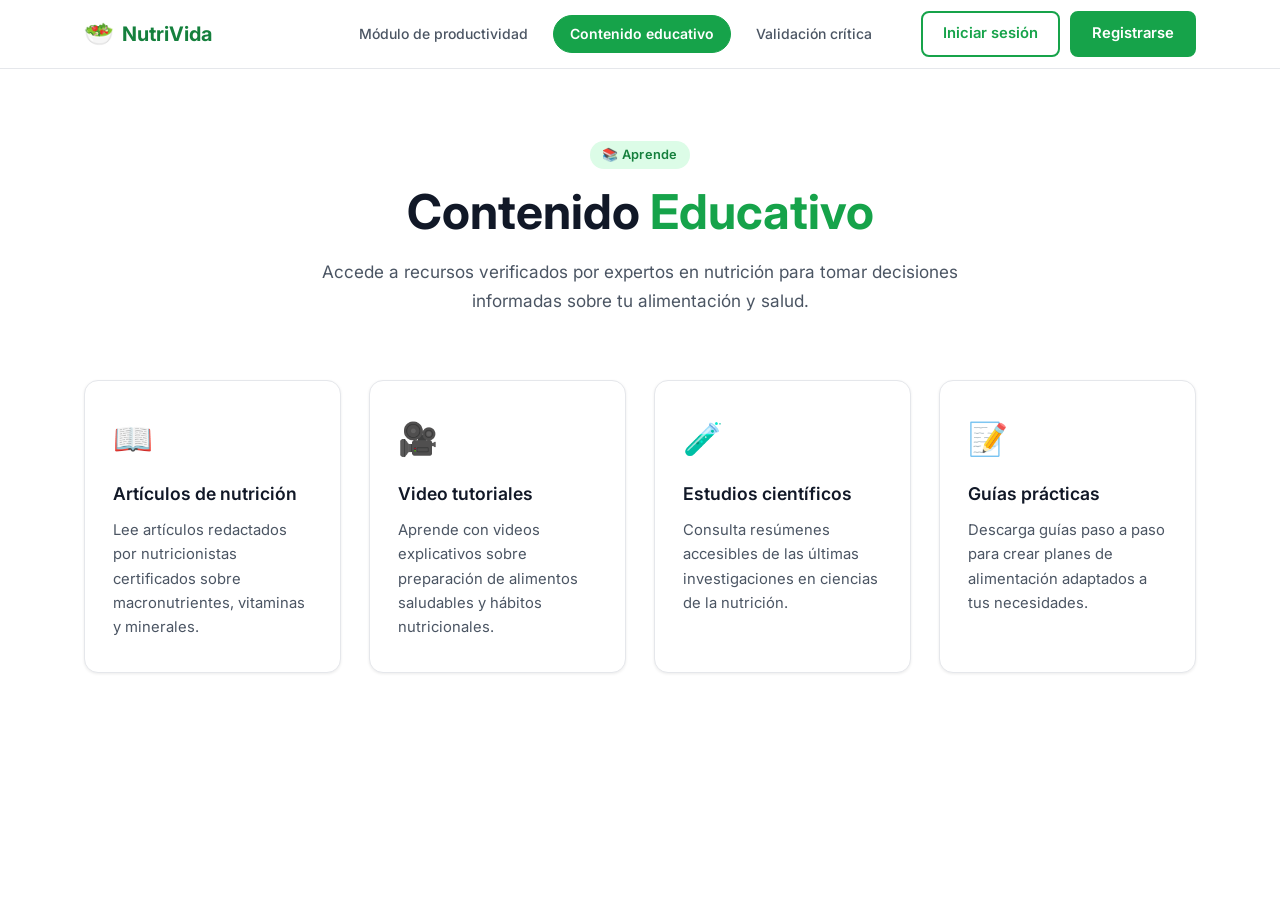
==== src/pages/contenido-educativo.html @ 4f5ad063 "feat: navbar solo con 3 secciones principales, estilo pill" ====
<!DOCTYPE html>
<html lang="es">
<head>
  <meta charset="UTF-8" />
  <meta name="viewport" content="width=device-width, initial-scale=1.0" />
  <title>Contenido Educativo — NutriVida</title>
  <link rel="stylesheet" href="../styles/main.css" />
  <link rel="preconnect" href="https://fonts.googleapis.com" />
  <link href="https://fonts.googleapis.com/css2?family=Inter:wght@400;500;600;700&display=swap" rel="stylesheet" />
</head>
<body>

  <!-- NAVBAR -->
  <header class="navbar">
    <div class="container navbar__inner">
      <a href="../index.html" class="navbar__logo">
        <span class="logo-icon">🥗</span>
        <span class="logo-text">NutriVida</span>
      </a>
      <nav class="navbar__links">
        <a href="modulo-productividad.html">Módulo de productividad</a>
        <a href="contenido-educativo.html" class="active">Contenido educativo</a>
        <a href="validacion-critica.html">Validación crítica</a>
      </nav>
      <div class="navbar__actions">
        <a href="login.html" class="btn btn--outline">Iniciar sesión</a>
        <a href="register.html" class="btn btn--primary">Registrarse</a>
      </div>
      <button class="navbar__hamburger" id="menuToggle" aria-label="Abrir menú">
        <span></span><span></span><span></span>
      </button>
    </div>
  </header>

  <!-- PAGE CONTENT -->
  <main class="page-content">
    <div class="container">
      <div class="page-hero">
        <span class="badge">📚 Aprende</span>
        <h1 class="page-hero__title">Contenido <span class="highlight">Educativo</span></h1>
        <p class="page-hero__subtitle">
          Accede a recursos verificados por expertos en nutrición para tomar
          decisiones informadas sobre tu alimentación y salud.
        </p>
      </div>

      <div class="cards-grid">
        <div class="card">
          <div class="card__icon">📖</div>
          <h3>Artículos de nutrición</h3>
          <p>Lee artículos redactados por nutricionistas certificados sobre macronutrientes, vitaminas y minerales.</p>
        </div>
        <div class="card">
          <div class="card__icon">🎥</div>
          <h3>Video tutoriales</h3>
          <p>Aprende con videos explicativos sobre preparación de alimentos saludables y hábitos nutricionales.</p>
        </div>
        <div class="card">
          <div class="card__icon">🧪</div>
          <h3>Estudios científicos</h3>
          <p>Consulta resúmenes accesibles de las últimas investigaciones en ciencias de la nutrición.</p>
        </div>
        <div class="card">
          <div class="card__icon">📝</div>
          <h3>Guías prácticas</h3>
          <p>Descarga guías paso a paso para crear planes de alimentación adaptados a tus necesidades.</p>
        </div>
      </div>
    </div>
  </main>

  <script src="../scripts/main.js"></script>
</body>
</html>
---- src/styles/main.css ----
/* =============================================
   NutriVida — Estilos principales
   ============================================= */

/* ---------- Reset & Variables ---------- */
*, *::before, *::after {
  box-sizing: border-box;
  margin: 0;
  padding: 0;
}

:root {
  --green-50:  #f0fdf4;
  --green-100: #dcfce7;
  --green-200: #bbf7d0;
  --green-400: #4ade80;
  --green-500: #22c55e;
  --green-600: #16a34a;
  --green-700: #15803d;
  --teal-500:  #14b8a6;
  --lime-400:  #a3e635;
  --gray-50:   #f9fafb;
  --gray-100:  #f3f4f6;
  --gray-200:  #e5e7eb;
  --gray-400:  #9ca3af;
  --gray-600:  #4b5563;
  --gray-800:  #1f2937;
  --gray-900:  #111827;
  --white:     #ffffff;
  --shadow-sm: 0 1px 3px rgba(0,0,0,.08);
  --shadow-md: 0 4px 16px rgba(0,0,0,.10);
  --shadow-lg: 0 8px 32px rgba(0,0,0,.12);
  --radius-sm: 8px;
  --radius-md: 14px;
  --radius-lg: 20px;
  --font: 'Inter', system-ui, sans-serif;
}

html { scroll-behavior: smooth; }

body {
  font-family: var(--font);
  color: var(--gray-800);
  background: var(--white);
  line-height: 1.6;
  -webkit-font-smoothing: antialiased;
}

/* ---------- Utilities ---------- */
.container {
  width: 100%;
  max-width: 1160px;
  margin: 0 auto;
  padding: 0 24px;
}

.btn {
  display: inline-flex;
  align-items: center;
  justify-content: center;
  gap: 8px;
  font-family: var(--font);
  font-size: .925rem;
  font-weight: 600;
  border-radius: var(--radius-sm);
  border: 2px solid transparent;
  cursor: pointer;
  text-decoration: none;
  transition: all .2s;
  padding: 9px 20px;
  white-space: nowrap;
}

.btn--primary {
  background: var(--green-600);
  color: var(--white);
  border-color: var(--green-600);
}
.btn--primary:hover {
  background: var(--green-700);
  border-color: var(--green-700);
  transform: translateY(-1px);
  box-shadow: 0 4px 12px rgba(22,163,74,.35);
}

.btn--outline {
  background: transparent;
  color: var(--green-600);
  border-color: var(--green-600);
}
.btn--outline:hover {
  background: var(--green-50);
}

.btn--ghost {
  background: transparent;
  color: var(--gray-600);
  border-color: var(--gray-200);
}
.btn--ghost:hover {
  background: var(--gray-100);
  color: var(--gray-800);
}

.btn--lg { padding: 13px 28px; font-size: 1rem; }

.badge {
  display: inline-block;
  background: var(--green-100);
  color: var(--green-700);
  font-size: .8rem;
  font-weight: 600;
  padding: 4px 12px;
  border-radius: 999px;
  margin-bottom: 14px;
  letter-spacing: .02em;
}

.section-header {
  text-align: center;
  margin-bottom: 56px;
}
.section-header h2 {
  font-size: clamp(1.8rem, 3vw, 2.4rem);
  font-weight: 700;
  color: var(--gray-900);
  line-height: 1.2;
  margin-bottom: 14px;
}
.section-header p {
  color: var(--gray-600);
  font-size: 1.05rem;
  max-width: 520px;
  margin: 0 auto;
}

.highlight {
  color: var(--green-600);
  position: relative;
}

/* ---------- Navbar ---------- */
.navbar {
  position: sticky;
  top: 0;
  z-index: 100;
  background: rgba(255,255,255,.9);
  backdrop-filter: blur(10px);
  border-bottom: 1px solid var(--gray-200);
}

.navbar__inner {
  display: flex;
  align-items: center;
  gap: 32px;
  height: 68px;
}

.navbar__logo {
  display: flex;
  align-items: center;
  gap: 8px;
  text-decoration: none;
  flex-shrink: 0;
}
.logo-icon { font-size: 1.5rem; }
.logo-text {
  font-size: 1.25rem;
  font-weight: 700;
  color: var(--green-700);
}

.navbar__links {
  display: flex;
  gap: 8px;
  margin-left: auto;
}
.navbar__links a {
  text-decoration: none;
  color: var(--gray-600);
  font-weight: 500;
  font-size: .875rem;
  padding: 7px 16px;
  border-radius: 999px;
  border: 1.5px solid transparent;
  transition: all .2s;
  white-space: nowrap;
}
.navbar__links a:hover {
  color: var(--green-700);
  background: var(--green-50);
  border-color: var(--green-200);
}
.navbar__links a.active {
  color: var(--white);
  background: var(--green-600);
  border-color: var(--green-600);
  font-weight: 600;
}

.navbar__actions {
  display: flex;
  gap: 10px;
  flex-shrink: 0;
}

.navbar__hamburger {
  display: none;
  flex-direction: column;
  gap: 5px;
  background: none;
  border: none;
  cursor: pointer;
  padding: 4px;
  margin-left: auto;
}
.navbar__hamburger span {
  display: block;
  width: 24px;
  height: 2px;
  background: var(--gray-700);
  border-radius: 2px;
  transition: all .25s;
}

/* ---------- Page content (páginas internas) ---------- */
.page-content {
  padding: 72px 0 96px;
}

.page-hero {
  text-align: center;
  max-width: 680px;
  margin: 0 auto 64px;
}

.page-hero__title {
  font-size: clamp(2rem, 4vw, 3rem);
  font-weight: 700;
  color: var(--gray-900);
  line-height: 1.2;
  margin-bottom: 16px;
}

.page-hero__subtitle {
  font-size: 1.075rem;
  color: var(--gray-600);
  line-height: 1.7;
}

.cards-grid {
  display: grid;
  grid-template-columns: repeat(auto-fit, minmax(240px, 1fr));
  gap: 28px;
}

.card {
  background: var(--white);
  border: 1px solid var(--gray-200);
  border-radius: var(--radius-md);
  padding: 32px 28px;
  box-shadow: var(--shadow-sm);
  transition: box-shadow .2s, transform .2s;
}

.card:hover {
  box-shadow: var(--shadow-md);
  transform: translateY(-4px);
}

.card__icon {
  font-size: 2rem;
  margin-bottom: 16px;
}

.card h3 {
  font-size: 1.1rem;
  font-weight: 600;
  color: var(--gray-900);
  margin-bottom: 10px;
}

.card p {
  font-size: .925rem;
  color: var(--gray-600);
  line-height: 1.65;
}

/* ---------- Hero ---------- */
.hero {
  background: linear-gradient(135deg, var(--green-50) 0%, var(--white) 60%);
  padding: 80px 0 96px;
  overflow: hidden;
}

.hero__inner {
  display: grid;
  grid-template-columns: 1fr 1fr;
  gap: 64px;
  align-items: center;
}

.hero__text { display: flex; flex-direction: column; gap: 0; }

.hero__title {
  font-size: clamp(2.4rem, 4.5vw, 3.4rem);
  font-weight: 700;
  line-height: 1.1;
  color: var(--gray-900);
  margin-bottom: 20px;
}

.hero__subtitle {
  color: var(--gray-600);
  font-size: 1.1rem;
  max-width: 480px;
  margin-bottom: 32px;
}

.hero__cta {
  display: flex;
  gap: 12px;
  flex-wrap: wrap;
  margin-bottom: 40px;
}

.hero__stats {
  display: flex;
  align-items: center;
  gap: 24px;
  flex-wrap: wrap;
}
.stat { display: flex; flex-direction: column; }
.stat strong { font-size: 1.4rem; font-weight: 700; color: var(--gray-900); }
.stat span { font-size: .8rem; color: var(--gray-400); }
.stat-divider {
  width: 1px;
  height: 36px;
  background: var(--gray-200);
}

/* --- Hero mock card --- */
.hero__image { display: flex; justify-content: center; }

.image-card {
  width: 100%;
  max-width: 420px;
  background: var(--white);
  border-radius: var(--radius-lg);
  box-shadow: var(--shadow-lg);
  overflow: hidden;
  border: 1px solid var(--gray-200);
  animation: float 5s ease-in-out infinite;
}

@keyframes float {
  0%, 100% { transform: translateY(0); }
  50%       { transform: translateY(-10px); }
}

.mock-header {
  display: flex;
  align-items: center;
  gap: 6px;
  background: var(--gray-50);
  border-bottom: 1px solid var(--gray-200);
  padding: 12px 16px;
}
.mock-dot { width: 10px; height: 10px; border-radius: 50%; }
.mock-dot.red    { background: #ff5f57; }
.mock-dot.yellow { background: #febc2e; }
.mock-dot.green  { background: #28c840; }
.mock-title { font-size: .8rem; font-weight: 600; color: var(--gray-600); margin-left: 8px; }

.mock-body { padding: 20px; display: flex; flex-direction: column; gap: 14px; }

.macro-row {
  display: grid;
  grid-template-columns: 90px 1fr auto;
  align-items: center;
  gap: 10px;
  font-size: .78rem;
  color: var(--gray-600);
}
.bar-wrap {
  height: 8px;
  background: var(--gray-100);
  border-radius: 999px;
  overflow: hidden;
}
.bar {
  height: 100%;
  border-radius: 999px;
  transition: width .6s ease;
}
.bar--cal  { background: var(--green-500); }
.bar--pro  { background: var(--teal-500); }
.bar--carb { background: #f59e0b; }
.bar--fat  { background: #ef4444; }

.mock-meals { margin-top: 4px; }
.mock-section-title {
  font-size: .72rem;
  font-weight: 700;
  text-transform: uppercase;
  letter-spacing: .06em;
  color: var(--gray-400);
  margin-bottom: 8px;
}
.meal-item {
  display: flex;
  justify-content: space-between;
  font-size: .82rem;
  color: var(--gray-700);
  padding: 6px 0;
  border-bottom: 1px solid var(--gray-100);
}
.meal-item span { color: var(--green-600); font-weight: 600; }
.meal-item.muted { color: var(--gray-400); }

/* ---------- Features ---------- */
.features {
  padding: 96px 0;
  background: var(--white);
}

.features__grid {
  display: grid;
  grid-template-columns: repeat(3, 1fr);
  gap: 24px;
}

.feature-card {
  background: var(--gray-50);
  border: 1px solid var(--gray-200);
  border-radius: var(--radius-md);
  padding: 32px 28px;
  display: flex;
  flex-direction: column;
  gap: 12px;
  transition: box-shadow .2s, transform .2s;
  position: relative;
}
.feature-card:hover {
  box-shadow: var(--shadow-md);
  transform: translateY(-4px);
}

.feature-card__icon { font-size: 2rem; }
.feature-card h3 { font-size: 1.05rem; font-weight: 700; color: var(--gray-900); }
.feature-card p  { font-size: .9rem; color: var(--gray-600); flex: 1; }

.feature-tag {
  display: inline-block;
  background: var(--green-100);
  color: var(--green-700);
  font-size: .72rem;
  font-weight: 700;
  padding: 3px 10px;
  border-radius: 999px;
  align-self: flex-start;
}

/* ---------- About ---------- */
.about {
  padding: 96px 0;
  background: var(--green-50);
}

.about__inner {
  display: grid;
  grid-template-columns: 1fr 1fr;
  gap: 64px;
  align-items: center;
}

.about__text h2 {
  font-size: clamp(1.8rem, 3vw, 2.4rem);
  font-weight: 700;
  color: var(--gray-900);
  line-height: 1.2;
  margin-bottom: 16px;
}
.about__text p {
  color: var(--gray-600);
  font-size: 1rem;
  margin-bottom: 24px;
}

.about__list {
  list-style: none;
  display: flex;
  flex-direction: column;
  gap: 10px;
}
.about__list li {
  font-size: .95rem;
  color: var(--gray-700);
  font-weight: 500;
}

.about__cards {
  display: flex;
  flex-direction: column;
  gap: 16px;
}
.about-card {
  border-radius: var(--radius-md);
  padding: 24px 28px;
  display: flex;
  flex-direction: column;
  gap: 4px;
}
.about-card--green { background: var(--green-500); color: var(--white); }
.about-card--teal  { background: var(--teal-500);  color: var(--white); }
.about-card--lime  { background: var(--lime-400);  color: var(--gray-900); }

.about-card__num   { font-size: 2rem; font-weight: 700; }
.about-card__label { font-size: .9rem; opacity: .85; }

/* ---------- Contact ---------- */
.contact { padding: 96px 0; background: var(--white); }

.contact__inner { max-width: 680px; margin: 0 auto; }

.contact__form { display: flex; flex-direction: column; gap: 20px; }

.form-row { display: grid; grid-template-columns: 1fr 1fr; gap: 20px; }

.form-group { display: flex; flex-direction: column; gap: 6px; }
.form-group label { font-size: .875rem; font-weight: 600; color: var(--gray-700); }
.form-group input,
.form-group textarea {
  font-family: var(--font);
  font-size: .925rem;
  color: var(--gray-800);
  background: var(--gray-50);
  border: 1.5px solid var(--gray-200);
  border-radius: var(--radius-sm);
  padding: 11px 14px;
  transition: border-color .18s, box-shadow .18s;
  outline: none;
  resize: vertical;
}
.form-group input:focus,
.form-group textarea:focus {
  border-color: var(--green-500);
  box-shadow: 0 0 0 3px rgba(34,197,94,.15);
  background: var(--white);
}

.form-feedback {
  font-size: .875rem;
  font-weight: 500;
  min-height: 20px;
}
.form-feedback.success { color: var(--green-600); }
.form-feedback.error   { color: #ef4444; }

/* ---------- Footer ---------- */
.footer {
  background: var(--gray-900);
  color: var(--gray-400);
  padding: 64px 0 0;
}

.footer__inner {
  display: grid;
  grid-template-columns: 1.4fr 1fr;
  gap: 48px;
  padding-bottom: 48px;
  border-bottom: 1px solid rgba(255,255,255,.08);
}

.footer__brand .logo-text { color: var(--white); }
.footer__brand p  { font-size: .875rem; margin-top: 10px; }

.footer__links { display: grid; grid-template-columns: repeat(3, 1fr); gap: 32px; }

.footer__col {
  display: flex;
  flex-direction: column;
  gap: 10px;
}
.footer__col strong { color: var(--white); font-size: .875rem; margin-bottom: 4px; }
.footer__col a {
  color: var(--gray-400);
  text-decoration: none;
  font-size: .875rem;
  transition: color .18s;
}
.footer__col a:hover { color: var(--green-400); }

.footer__bottom {
  text-align: center;
  padding: 20px 0;
  font-size: .8rem;
}

/* ---------- Responsive ---------- */
@media (max-width: 900px) {
  .hero__inner { grid-template-columns: 1fr; }
  .hero__image { display: none; }
  .features__grid { grid-template-columns: repeat(2, 1fr); }
  .about__inner { grid-template-columns: 1fr; }
  .footer__inner { grid-template-columns: 1fr; }
}

@media (max-width: 640px) {
  .navbar__links, .navbar__actions { display: none; }
  .navbar__hamburger { display: flex; }
  .features__grid { grid-template-columns: 1fr; }
  .form-row { grid-template-columns: 1fr; }
  .footer__links { grid-template-columns: 1fr; }
  .hero__stats { gap: 16px; }
}
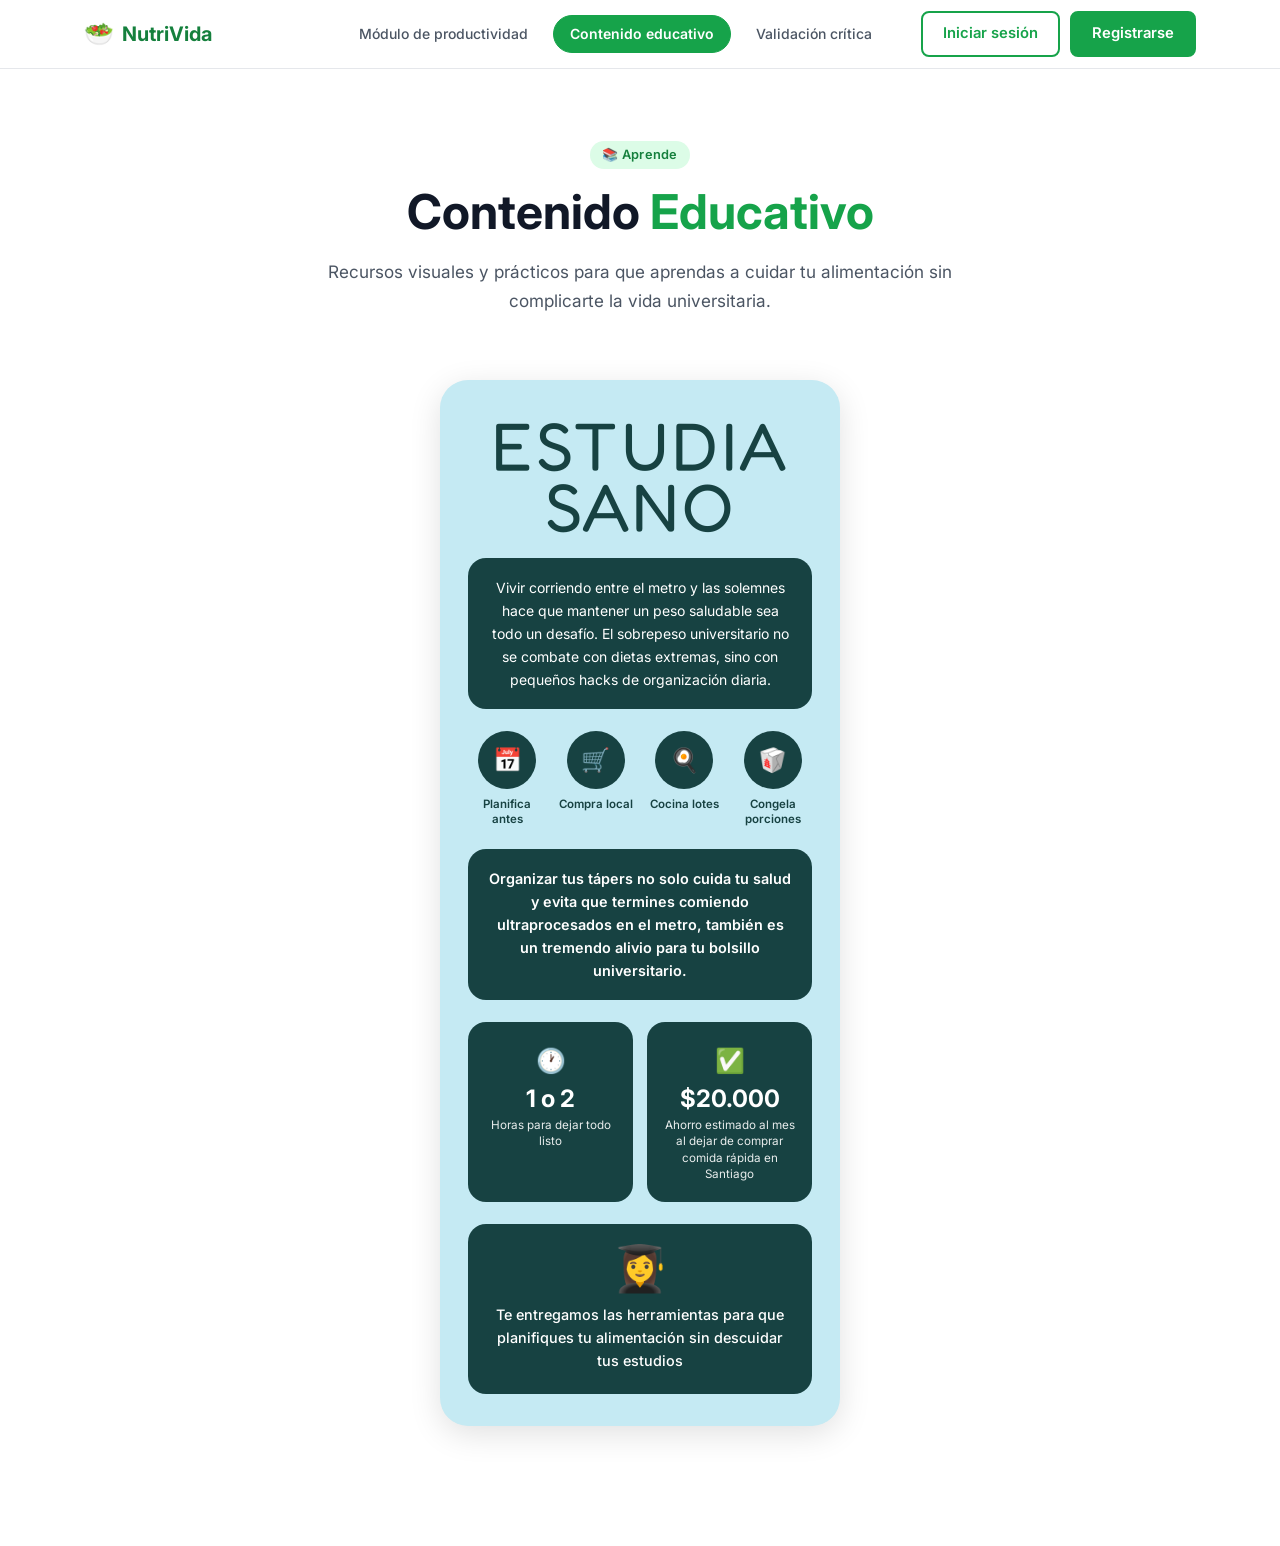
==== commit 70fc8a53: "feat: infografía 'Estudia Sano' en contenido educativo" ====
--- a/src/pages/contenido-educativo.html
+++ b/src/pages/contenido-educativo.html
@@ -6,7 +6,7 @@
   <title>Contenido Educativo — NutriVida</title>
   <link rel="stylesheet" href="../styles/main.css" />
   <link rel="preconnect" href="https://fonts.googleapis.com" />
-  <link href="https://fonts.googleapis.com/css2?family=Inter:wght@400;500;600;700&display=swap" rel="stylesheet" />
+  <link href="https://fonts.googleapis.com/css2?family=Inter:wght@400;500;600;700&family=Fredoka+One&display=swap" rel="stylesheet" />
 </head>
 <body>
 
@@ -39,31 +39,65 @@
         <span class="badge">📚 Aprende</span>
         <h1 class="page-hero__title">Contenido <span class="highlight">Educativo</span></h1>
         <p class="page-hero__subtitle">
-          Accede a recursos verificados por expertos en nutrición para tomar
-          decisiones informadas sobre tu alimentación y salud.
+          Recursos visuales y prácticos para que aprendas a cuidar tu alimentación
+          sin complicarte la vida universitaria.
         </p>
       </div>
 
-      <div class="cards-grid">
-        <div class="card">
-          <div class="card__icon">📖</div>
-          <h3>Artículos de nutrición</h3>
-          <p>Lee artículos redactados por nutricionistas certificados sobre macronutrientes, vitaminas y minerales.</p>
-        </div>
-        <div class="card">
-          <div class="card__icon">🎥</div>
-          <h3>Video tutoriales</h3>
-          <p>Aprende con videos explicativos sobre preparación de alimentos saludables y hábitos nutricionales.</p>
-        </div>
-        <div class="card">
-          <div class="card__icon">🧪</div>
-          <h3>Estudios científicos</h3>
-          <p>Consulta resúmenes accesibles de las últimas investigaciones en ciencias de la nutrición.</p>
-        </div>
-        <div class="card">
-          <div class="card__icon">📝</div>
-          <h3>Guías prácticas</h3>
-          <p>Descarga guías paso a paso para crear planes de alimentación adaptados a tus necesidades.</p>
+      <!-- INFOGRAFÍA -->
+      <div class="infographic-wrapper">
+        <div class="infographic">
+
+          <div class="infographic__title-block">
+            <span class="infographic__title-line">ESTUDIA</span>
+            <span class="infographic__title-line">SANO</span>
+          </div>
+
+          <div class="infographic__bubble">
+            <p>Vivir corriendo entre el metro y las solemnes hace que mantener un peso saludable sea todo un desafío. El sobrepeso universitario no se combate con dietas extremas, sino con pequeños hacks de organización diaria.</p>
+          </div>
+
+          <div class="infographic__icons-row">
+            <div class="infographic__icon-item">
+              <div class="infographic__icon-circle">📅</div>
+              <span>Planifica antes</span>
+            </div>
+            <div class="infographic__icon-item">
+              <div class="infographic__icon-circle">🛒</div>
+              <span>Compra local</span>
+            </div>
+            <div class="infographic__icon-item">
+              <div class="infographic__icon-circle">🍳</div>
+              <span>Cocina lotes</span>
+            </div>
+            <div class="infographic__icon-item">
+              <div class="infographic__icon-circle">🥡</div>
+              <span>Congela porciones</span>
+            </div>
+          </div>
+
+          <div class="infographic__bubble infographic__bubble--bold">
+            <p>Organizar tus tápers no solo cuida tu salud y evita que termines comiendo ultraprocesados en el metro, también es un tremendo alivio para tu bolsillo universitario.</p>
+          </div>
+
+          <div class="infographic__stats-row">
+            <div class="infographic__stat">
+              <div class="infographic__stat-icon">🕐</div>
+              <div class="infographic__stat-number">1 o 2</div>
+              <div class="infographic__stat-label">Horas para dejar todo listo</div>
+            </div>
+            <div class="infographic__stat">
+              <div class="infographic__stat-icon">✅</div>
+              <div class="infographic__stat-number">$20.000</div>
+              <div class="infographic__stat-label">Ahorro estimado al mes al dejar de comprar comida rápida en Santiago</div>
+            </div>
+          </div>
+
+          <div class="infographic__cta">
+            <div class="infographic__cta-char">👩‍🎓</div>
+            <p>Te entregamos las herramientas para que planifiques tu alimentación sin descuidar tus estudios</p>
+          </div>
+
         </div>
       </div>
     </div>
--- a/src/styles/main.css
+++ b/src/styles/main.css
@@ -254,6 +254,14 @@
   gap: 28px;
 }
 
+.cards-grid--2col {
+  grid-template-columns: repeat(2, 1fr);
+}
+
+@media (max-width: 640px) {
+  .cards-grid--2col { grid-template-columns: 1fr; }
+}
+
 .card {
   background: var(--white);
   border: 1px solid var(--gray-200);
@@ -268,9 +276,28 @@
   transform: translateY(-4px);
 }
 
+.card--featured {
+  border-color: var(--green-200);
+  background: linear-gradient(160deg, var(--green-50) 0%, var(--white) 60%);
+  position: relative;
+}
+
+.card__tag {
+  display: inline-block;
+  font-size: .72rem;
+  font-weight: 700;
+  text-transform: uppercase;
+  letter-spacing: .07em;
+  color: var(--green-700);
+  background: var(--green-100);
+  padding: 3px 10px;
+  border-radius: 999px;
+  margin-bottom: 14px;
+}
+
 .card__icon {
   font-size: 2rem;
-  margin-bottom: 16px;
+  margin-bottom: 12px;
 }
 
 .card h3 {
@@ -284,6 +311,247 @@
   font-size: .925rem;
   color: var(--gray-600);
   line-height: 1.65;
+  margin-bottom: 18px;
+}
+
+.card__list {
+  list-style: none;
+  display: flex;
+  flex-direction: column;
+  gap: 8px;
+}
+.card__list li {
+  font-size: .875rem;
+  color: var(--gray-700);
+  display: flex;
+  align-items: center;
+  gap: 8px;
+}
+.card__list li::before {
+  content: '';
+  display: inline-block;
+  width: 7px;
+  height: 7px;
+  border-radius: 50%;
+  background: var(--green-500);
+  flex-shrink: 0;
+}
+
+/* ---------- Infographic ---------- */
+.infographic-wrapper {
+  display: flex;
+  justify-content: center;
+  padding-bottom: 24px;
+}
+
+.infographic {
+  width: 100%;
+  max-width: 400px;
+  background: #c5eaf3;
+  border-radius: 28px;
+  padding: 36px 28px 32px;
+  display: flex;
+  flex-direction: column;
+  gap: 22px;
+  box-shadow: var(--shadow-lg);
+}
+
+.infographic__title-block {
+  display: flex;
+  flex-direction: column;
+  align-items: center;
+  line-height: 0.88;
+  gap: 2px;
+}
+
+.infographic__title-line {
+  font-family: 'Fredoka One', cursive;
+  font-size: 4.2rem;
+  color: #174242;
+  letter-spacing: 3px;
+  text-align: center;
+  display: block;
+}
+
+.infographic__bubble {
+  background: #174242;
+  color: #fff;
+  border-radius: 18px;
+  padding: 18px 20px;
+  font-size: .875rem;
+  line-height: 1.65;
+  text-align: center;
+}
+
+.infographic__bubble--bold p {
+  font-weight: 600;
+  font-size: .9rem;
+  line-height: 1.6;
+}
+
+.infographic__icons-row {
+  display: grid;
+  grid-template-columns: repeat(4, 1fr);
+  gap: 10px;
+}
+
+.infographic__icon-item {
+  display: flex;
+  flex-direction: column;
+  align-items: center;
+  gap: 8px;
+}
+
+.infographic__icon-circle {
+  width: 58px;
+  height: 58px;
+  background: #174242;
+  border-radius: 50%;
+  display: flex;
+  align-items: center;
+  justify-content: center;
+  font-size: 1.45rem;
+}
+
+.infographic__icon-item span {
+  font-size: .72rem;
+  font-weight: 600;
+  color: #174242;
+  text-align: center;
+  line-height: 1.3;
+}
+
+.infographic__stats-row {
+  display: grid;
+  grid-template-columns: 1fr 1fr;
+  gap: 14px;
+}
+
+.infographic__stat {
+  background: #174242;
+  color: #fff;
+  border-radius: 18px;
+  padding: 20px 14px;
+  text-align: center;
+  display: flex;
+  flex-direction: column;
+  gap: 6px;
+}
+
+.infographic__stat-icon {
+  font-size: 1.5rem;
+}
+
+.infographic__stat-number {
+  font-size: 1.5rem;
+  font-weight: 700;
+  line-height: 1;
+}
+
+.infographic__stat-label {
+  font-size: .73rem;
+  line-height: 1.4;
+  opacity: .9;
+}
+
+.infographic__cta {
+  background: #174242;
+  color: #fff;
+  border-radius: 18px;
+  padding: 22px 20px;
+  text-align: center;
+  display: flex;
+  flex-direction: column;
+  align-items: center;
+  gap: 12px;
+}
+
+.infographic__cta-char {
+  font-size: 2.8rem;
+  line-height: 1;
+}
+
+.infographic__cta p {
+  font-size: .9rem;
+  font-weight: 500;
+  line-height: 1.6;
+}
+
+/* ---------- Drive Banner ---------- */
+.drive-banner {
+  display: flex;
+  align-items: center;
+  gap: 28px;
+  margin-top: 52px;
+  padding: 32px 36px;
+  background: linear-gradient(135deg, var(--green-50) 0%, #f0fdf8 100%);
+  border: 1.5px solid var(--green-200);
+  border-radius: var(--radius-lg);
+  box-shadow: var(--shadow-sm);
+}
+
+.drive-banner__icon {
+  flex-shrink: 0;
+  width: 52px;
+  height: 52px;
+}
+.drive-banner__icon svg {
+  width: 100%;
+  height: 100%;
+}
+
+.drive-banner__content {
+  flex: 1;
+}
+.drive-banner__label {
+  font-size: .78rem;
+  font-weight: 600;
+  text-transform: uppercase;
+  letter-spacing: .06em;
+  color: var(--green-600);
+  margin-bottom: 6px;
+}
+.drive-banner__title {
+  font-size: 1.1rem;
+  font-weight: 700;
+  color: var(--gray-900);
+  margin-bottom: 6px;
+  line-height: 1.3;
+}
+.drive-banner__desc {
+  font-size: .875rem;
+  color: var(--gray-600);
+  line-height: 1.6;
+}
+
+.drive-banner__btn {
+  display: inline-flex;
+  align-items: center;
+  gap: 8px;
+  flex-shrink: 0;
+  background: var(--green-600);
+  color: var(--white);
+  font-weight: 600;
+  font-size: .925rem;
+  padding: 12px 24px;
+  border-radius: var(--radius-sm);
+  text-decoration: none;
+  transition: all .2s;
+  white-space: nowrap;
+}
+.drive-banner__btn:hover {
+  background: var(--green-700);
+  transform: translateY(-2px);
+  box-shadow: 0 4px 12px rgba(22,163,74,.35);
+}
+
+@media (max-width: 640px) {
+  .drive-banner {
+    flex-direction: column;
+    text-align: center;
+    padding: 28px 24px;
+  }
+  .drive-banner__btn { width: 100%; justify-content: center; }
 }
 
 /* ---------- Hero ---------- */
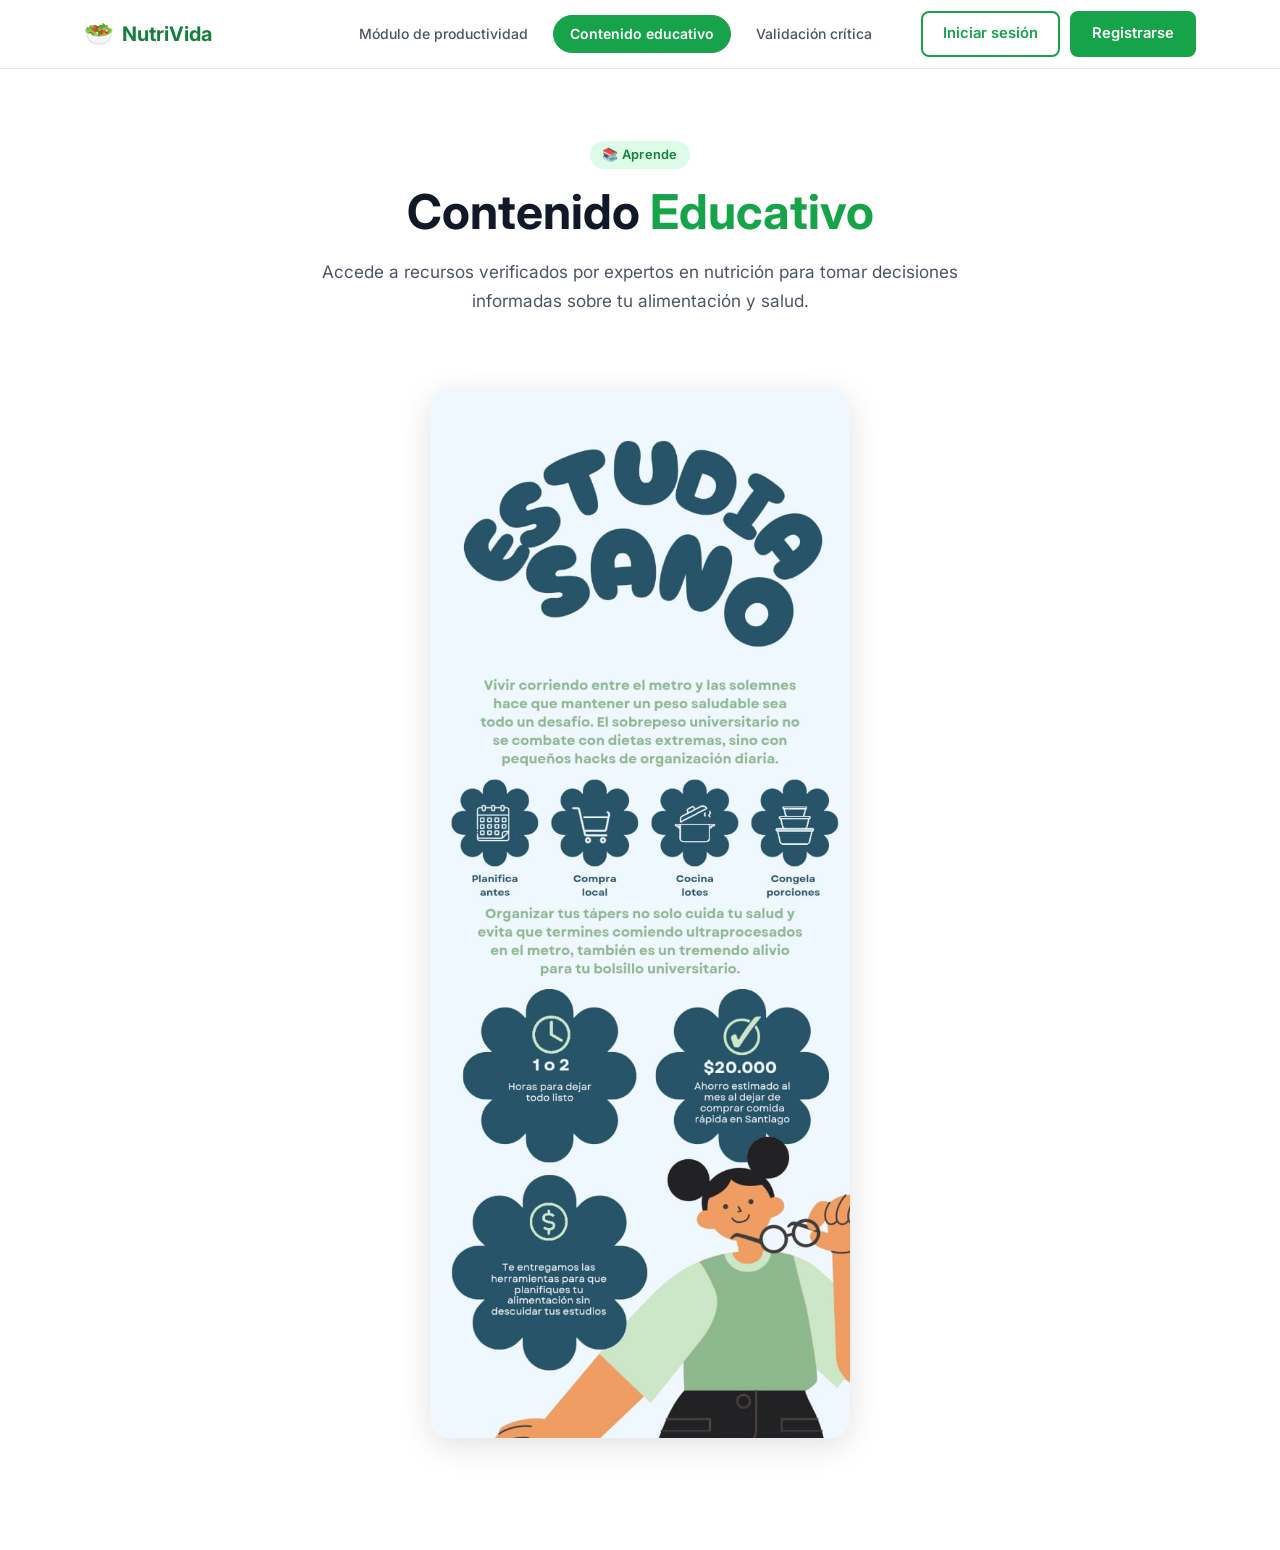
==== commit af9de5c5: "feat: mostrar infografía en contenido educativo" ====
--- a/src/pages/contenido-educativo.html
+++ b/src/pages/contenido-educativo.html
@@ -1,4 +1,4 @@
-<!DOCTYPE html>
+﻿<!DOCTYPE html>
 <html lang="es">
 <head>
   <meta charset="UTF-8" />
@@ -6,7 +6,7 @@
   <title>Contenido Educativo — NutriVida</title>
   <link rel="stylesheet" href="../styles/main.css" />
   <link rel="preconnect" href="https://fonts.googleapis.com" />
-  <link href="https://fonts.googleapis.com/css2?family=Inter:wght@400;500;600;700&family=Fredoka+One&display=swap" rel="stylesheet" />
+  <link href="https://fonts.googleapis.com/css2?family=Inter:wght@400;500;600;700&display=swap" rel="stylesheet" />
 </head>
 <body>
 
@@ -39,70 +39,21 @@
         <span class="badge">📚 Aprende</span>
         <h1 class="page-hero__title">Contenido <span class="highlight">Educativo</span></h1>
         <p class="page-hero__subtitle">
-          Recursos visuales y prácticos para que aprendas a cuidar tu alimentación
-          sin complicarte la vida universitaria.
+          Accede a recursos verificados por expertos en nutrición para tomar
+          decisiones informadas sobre tu alimentación y salud.
         </p>
       </div>
 
-      <!-- INFOGRAFÍA -->
-      <div class="infographic-wrapper">
-        <div class="infographic">
-
-          <div class="infographic__title-block">
-            <span class="infographic__title-line">ESTUDIA</span>
-            <span class="infographic__title-line">SANO</span>
-          </div>
-
-          <div class="infographic__bubble">
-            <p>Vivir corriendo entre el metro y las solemnes hace que mantener un peso saludable sea todo un desafío. El sobrepeso universitario no se combate con dietas extremas, sino con pequeños hacks de organización diaria.</p>
-          </div>
-
-          <div class="infographic__icons-row">
-            <div class="infographic__icon-item">
-              <div class="infographic__icon-circle">📅</div>
-              <span>Planifica antes</span>
-            </div>
-            <div class="infographic__icon-item">
-              <div class="infographic__icon-circle">🛒</div>
-              <span>Compra local</span>
-            </div>
-            <div class="infographic__icon-item">
-              <div class="infographic__icon-circle">🍳</div>
-              <span>Cocina lotes</span>
-            </div>
-            <div class="infographic__icon-item">
-              <div class="infographic__icon-circle">🥡</div>
-              <span>Congela porciones</span>
-            </div>
-          </div>
-
-          <div class="infographic__bubble infographic__bubble--bold">
-            <p>Organizar tus tápers no solo cuida tu salud y evita que termines comiendo ultraprocesados en el metro, también es un tremendo alivio para tu bolsillo universitario.</p>
-          </div>
-
-          <div class="infographic__stats-row">
-            <div class="infographic__stat">
-              <div class="infographic__stat-icon">🕐</div>
-              <div class="infographic__stat-number">1 o 2</div>
-              <div class="infographic__stat-label">Horas para dejar todo listo</div>
-            </div>
-            <div class="infographic__stat">
-              <div class="infographic__stat-icon">✅</div>
-              <div class="infographic__stat-number">$20.000</div>
-              <div class="infographic__stat-label">Ahorro estimado al mes al dejar de comprar comida rápida en Santiago</div>
-            </div>
-          </div>
-
-          <div class="infographic__cta">
-            <div class="infographic__cta-char">👩‍🎓</div>
-            <p>Te entregamos las herramientas para que planifiques tu alimentación sin descuidar tus estudios</p>
-          </div>
-
-        </div>
+      <div class="infografia-wrapper">
+        <img
+          src="../images/Infografia.jpeg"
+          alt="Infografía: Estudia Sano — consejos de alimentación saludable para universitarios"
+          class="infografia-img"
+        />
       </div>
     </div>
   </main>
 
   <script src="../scripts/main.js"></script>
 </body>
-</html>
+</html>
--- a/src/styles/main.css
+++ b/src/styles/main.css
@@ -337,144 +337,23 @@
   flex-shrink: 0;
 }
 
-/* ---------- Infographic ---------- */
-.infographic-wrapper {
+/* ---------- Infografía ---------- */
+.infografia-wrapper {
   display: flex;
   justify-content: center;
-  padding-bottom: 24px;
-}
-
-.infographic {
+  padding: 8px 0 16px;
+}
+
+.infografia-img {
+  max-width: 420px;
   width: 100%;
-  max-width: 400px;
-  background: #c5eaf3;
-  border-radius: 28px;
-  padding: 36px 28px 32px;
-  display: flex;
-  flex-direction: column;
-  gap: 22px;
+  border-radius: var(--radius-lg);
   box-shadow: var(--shadow-lg);
-}
-
-.infographic__title-block {
-  display: flex;
-  flex-direction: column;
-  align-items: center;
-  line-height: 0.88;
-  gap: 2px;
-}
-
-.infographic__title-line {
-  font-family: 'Fredoka One', cursive;
-  font-size: 4.2rem;
-  color: #174242;
-  letter-spacing: 3px;
-  text-align: center;
   display: block;
 }
 
-.infographic__bubble {
-  background: #174242;
-  color: #fff;
-  border-radius: 18px;
-  padding: 18px 20px;
-  font-size: .875rem;
-  line-height: 1.65;
-  text-align: center;
-}
-
-.infographic__bubble--bold p {
-  font-weight: 600;
-  font-size: .9rem;
-  line-height: 1.6;
-}
-
-.infographic__icons-row {
-  display: grid;
-  grid-template-columns: repeat(4, 1fr);
-  gap: 10px;
-}
-
-.infographic__icon-item {
-  display: flex;
-  flex-direction: column;
-  align-items: center;
-  gap: 8px;
-}
-
-.infographic__icon-circle {
-  width: 58px;
-  height: 58px;
-  background: #174242;
-  border-radius: 50%;
-  display: flex;
-  align-items: center;
-  justify-content: center;
-  font-size: 1.45rem;
-}
-
-.infographic__icon-item span {
-  font-size: .72rem;
-  font-weight: 600;
-  color: #174242;
-  text-align: center;
-  line-height: 1.3;
-}
-
-.infographic__stats-row {
-  display: grid;
-  grid-template-columns: 1fr 1fr;
-  gap: 14px;
-}
-
-.infographic__stat {
-  background: #174242;
-  color: #fff;
-  border-radius: 18px;
-  padding: 20px 14px;
-  text-align: center;
-  display: flex;
-  flex-direction: column;
-  gap: 6px;
-}
-
-.infographic__stat-icon {
-  font-size: 1.5rem;
-}
-
-.infographic__stat-number {
-  font-size: 1.5rem;
-  font-weight: 700;
-  line-height: 1;
-}
-
-.infographic__stat-label {
-  font-size: .73rem;
-  line-height: 1.4;
-  opacity: .9;
-}
-
-.infographic__cta {
-  background: #174242;
-  color: #fff;
-  border-radius: 18px;
-  padding: 22px 20px;
-  text-align: center;
-  display: flex;
-  flex-direction: column;
-  align-items: center;
-  gap: 12px;
-}
-
-.infographic__cta-char {
-  font-size: 2.8rem;
-  line-height: 1;
-}
-
-.infographic__cta p {
-  font-size: .9rem;
-  font-weight: 500;
-  line-height: 1.6;
+@media (max-width: 480px) {
+  .infografia-img { max-width: 100%; }
 }
 
 /* ---------- Drive Banner ---------- */
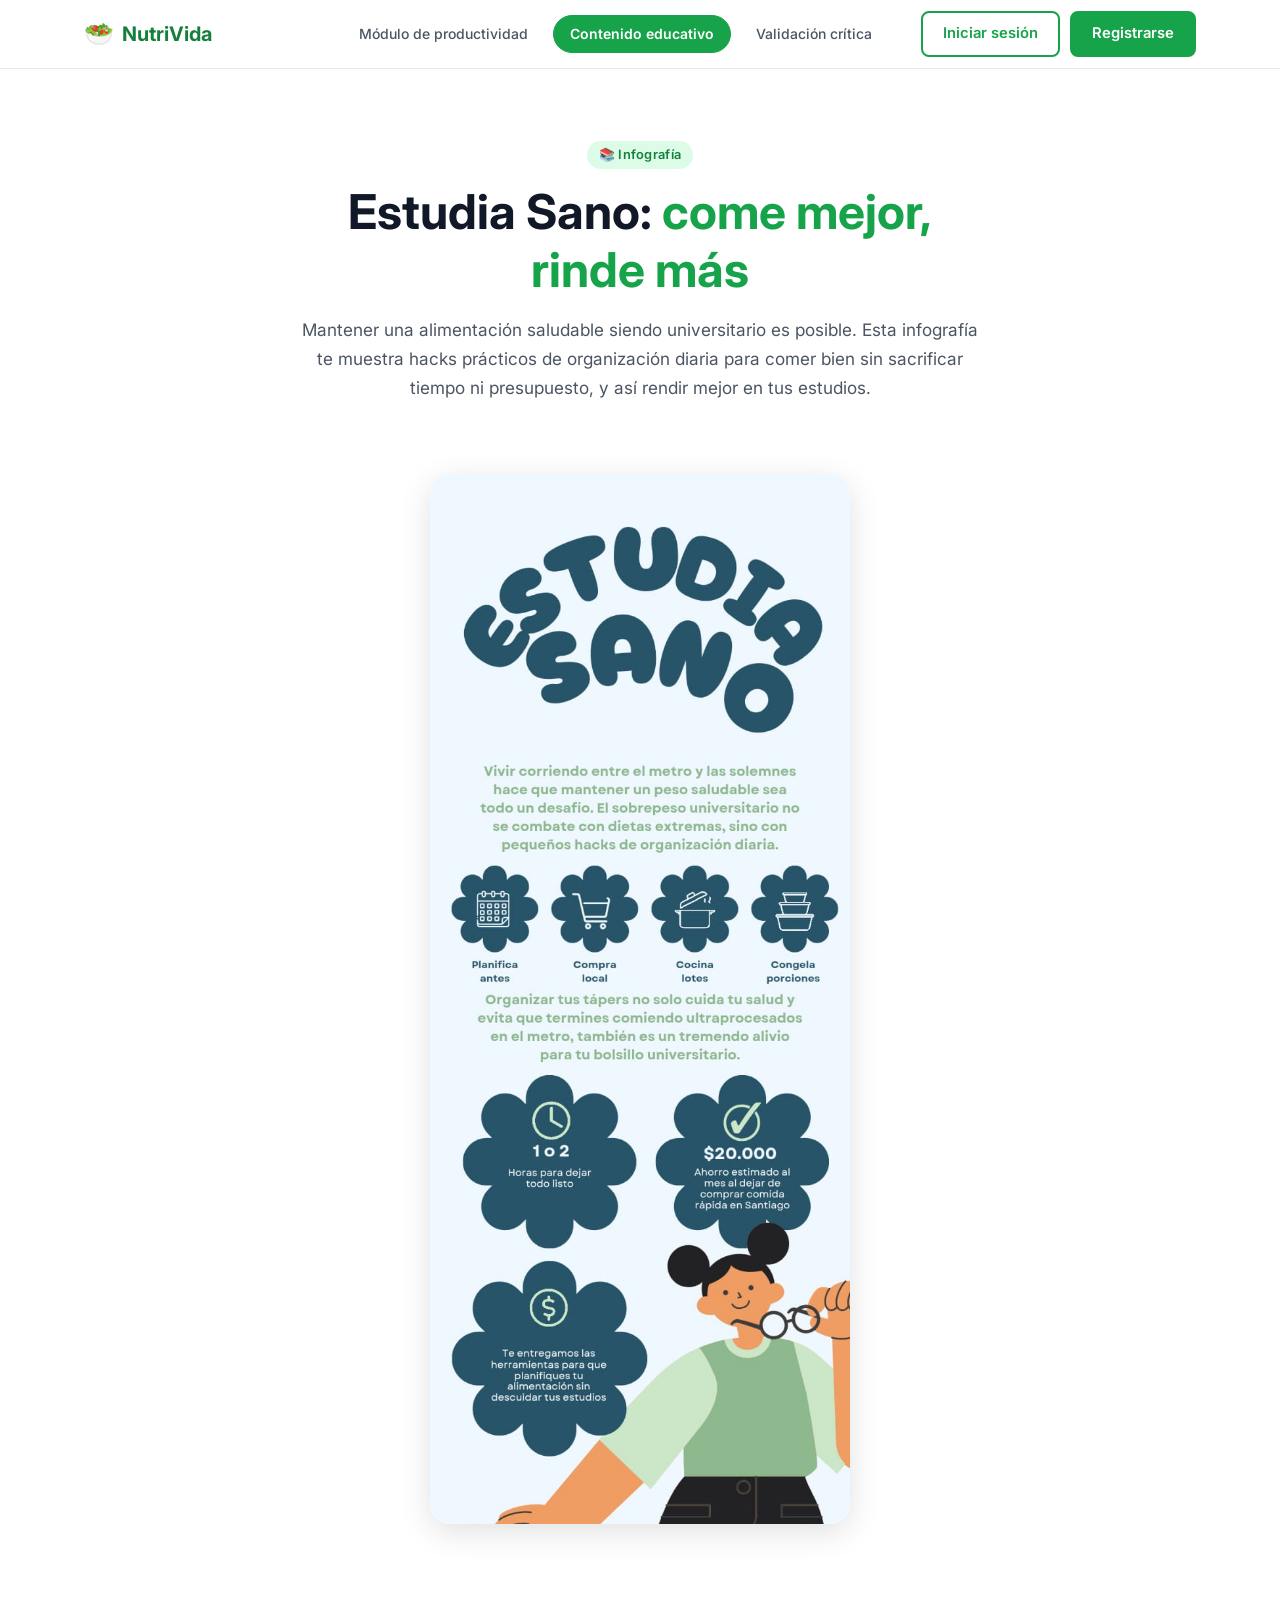
==== commit 8c184080: "feat: actualizar texto contenido educativo con descripción de infografía" ====
--- a/src/pages/contenido-educativo.html
+++ b/src/pages/contenido-educativo.html
@@ -36,11 +36,12 @@
   <main class="page-content">
     <div class="container">
       <div class="page-hero">
-        <span class="badge">📚 Aprende</span>
-        <h1 class="page-hero__title">Contenido <span class="highlight">Educativo</span></h1>
+        <span class="badge">📚 Infografía</span>
+        <h1 class="page-hero__title">Estudia Sano: <span class="highlight">come mejor, rinde más</span></h1>
         <p class="page-hero__subtitle">
-          Accede a recursos verificados por expertos en nutrición para tomar
-          decisiones informadas sobre tu alimentación y salud.
+          Mantener una alimentación saludable siendo universitario es posible. Esta infografía
+          te muestra hacks prácticos de organización diaria para comer bien sin sacrificar
+          tiempo ni presupuesto, y así rendir mejor en tus estudios.
         </p>
       </div>
 
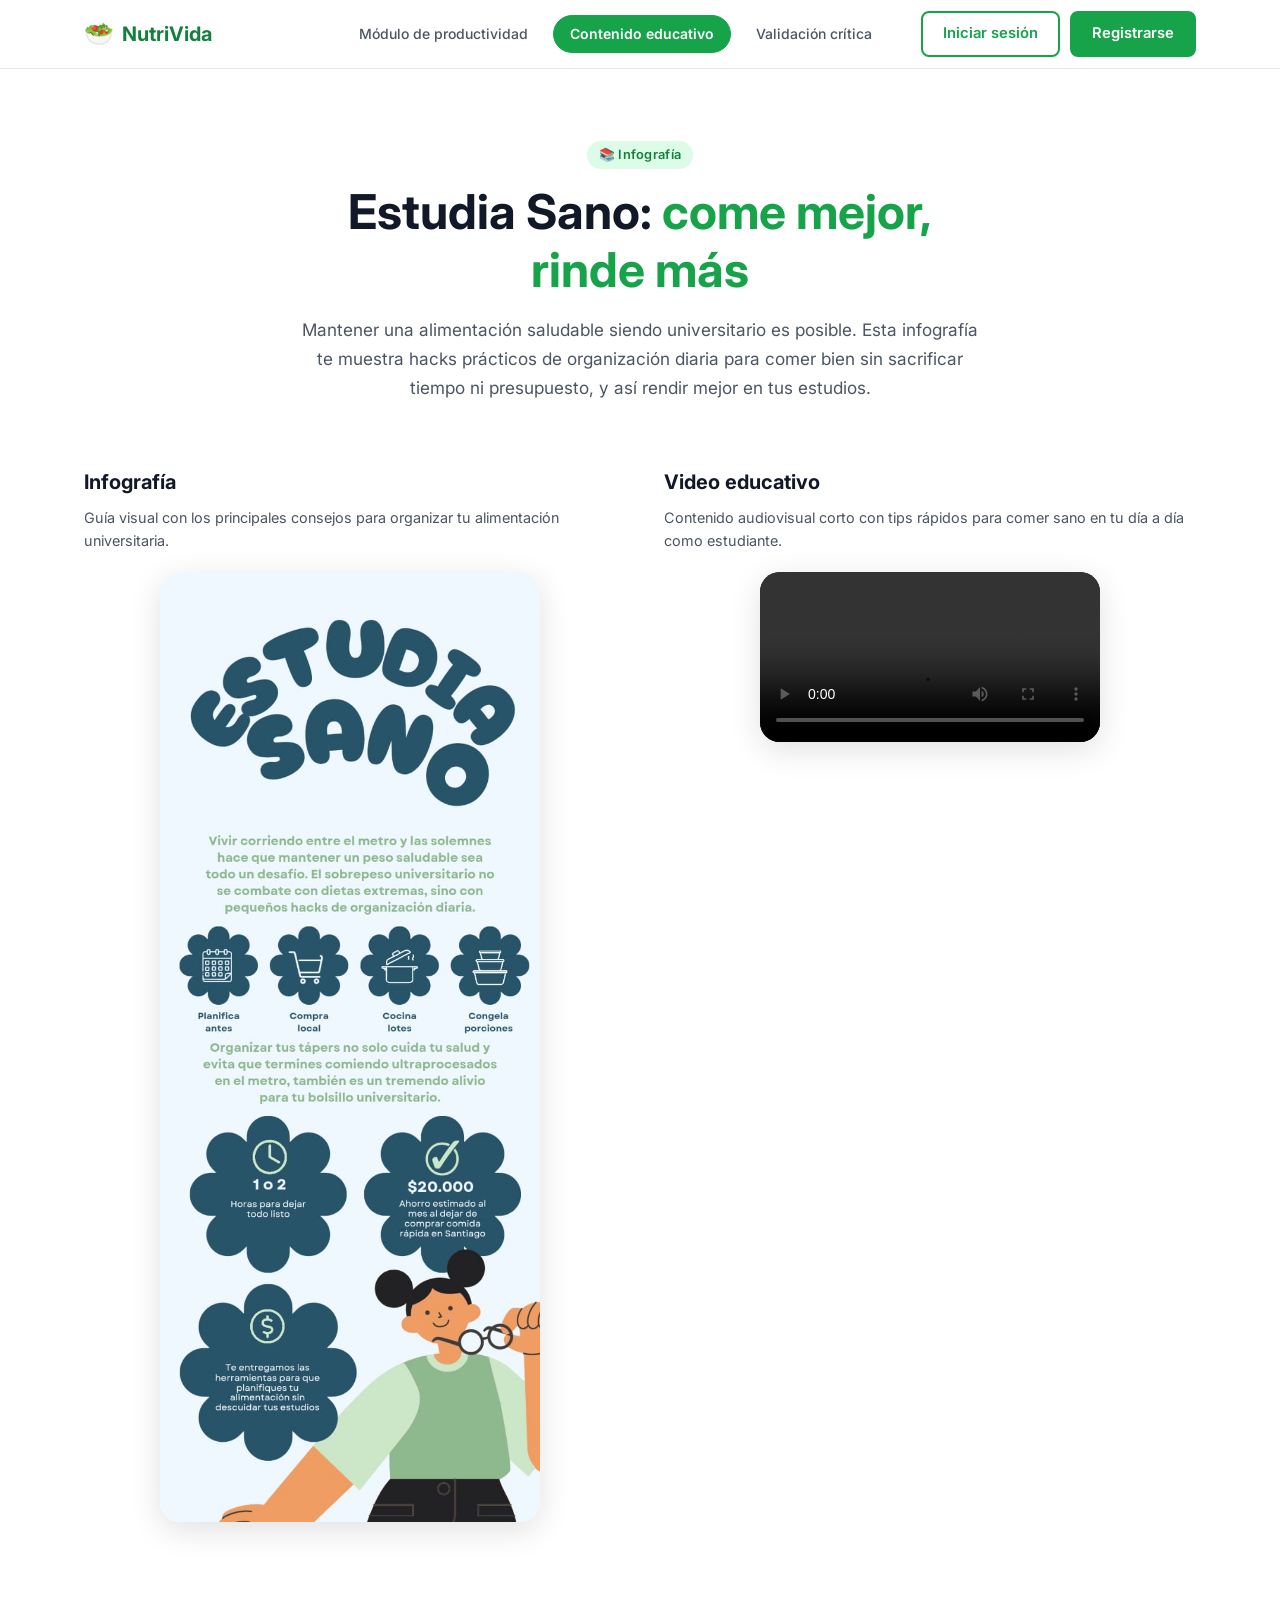
==== commit 58b4b6c2: "feat: añadir video TikTok en contenido educativo junto a la infografía" ====
--- a/src/pages/contenido-educativo.html
+++ b/src/pages/contenido-educativo.html
@@ -45,12 +45,33 @@
         </p>
       </div>
 
-      <div class="infografia-wrapper">
-        <img
-          src="../images/Infografia.jpeg"
-          alt="Infografía: Estudia Sano — consejos de alimentación saludable para universitarios"
-          class="infografia-img"
-        />
+      <div class="edu-content">
+        <div class="edu-item">
+          <h2 class="edu-item__title">Infografía</h2>
+          <p class="edu-item__desc">Guía visual con los principales consejos para organizar tu alimentación universitaria.</p>
+          <div class="infografia-wrapper">
+            <img
+              src="../images/Infografia.jpeg"
+              alt="Infografía: Estudia Sano — consejos de alimentación saludable para universitarios"
+              class="infografia-img"
+            />
+          </div>
+        </div>
+
+        <div class="edu-item">
+          <h2 class="edu-item__title">Video educativo</h2>
+          <p class="edu-item__desc">Contenido audiovisual corto con tips rápidos para comer sano en tu día a día como estudiante.</p>
+          <div class="video-wrapper">
+            <video
+              src="../images/Tiktok.mp4"
+              controls
+              playsinline
+              class="edu-video"
+            >
+              Tu navegador no soporta la reproducción de video.
+            </video>
+          </div>
+        </div>
       </div>
     </div>
   </main>
--- a/src/styles/main.css
+++ b/src/styles/main.css
@@ -338,22 +338,61 @@
 }
 
 /* ---------- Infografía ---------- */
+.edu-content {
+  display: grid;
+  grid-template-columns: 1fr 1fr;
+  gap: 48px;
+  align-items: start;
+}
+
+@media (max-width: 768px) {
+  .edu-content { grid-template-columns: 1fr; gap: 40px; }
+}
+
+.edu-item__title {
+  font-size: 1.25rem;
+  font-weight: 700;
+  color: var(--gray-900);
+  margin-bottom: 8px;
+}
+
+.edu-item__desc {
+  font-size: .9rem;
+  color: var(--gray-600);
+  margin-bottom: 20px;
+  line-height: 1.6;
+}
+
 .infografia-wrapper {
   display: flex;
   justify-content: center;
-  padding: 8px 0 16px;
 }
 
 .infografia-img {
-  max-width: 420px;
   width: 100%;
+  max-width: 380px;
   border-radius: var(--radius-lg);
   box-shadow: var(--shadow-lg);
   display: block;
 }
 
+.video-wrapper {
+  display: flex;
+  justify-content: center;
+}
+
+.edu-video {
+  width: 100%;
+  max-width: 340px;
+  border-radius: var(--radius-lg);
+  box-shadow: var(--shadow-lg);
+  background: var(--gray-900);
+  display: block;
+}
+
 @media (max-width: 480px) {
-  .infografia-img { max-width: 100%; }
+  .infografia-img,
+  .edu-video { max-width: 100%; }
 }
 
 /* ---------- Drive Banner ---------- */
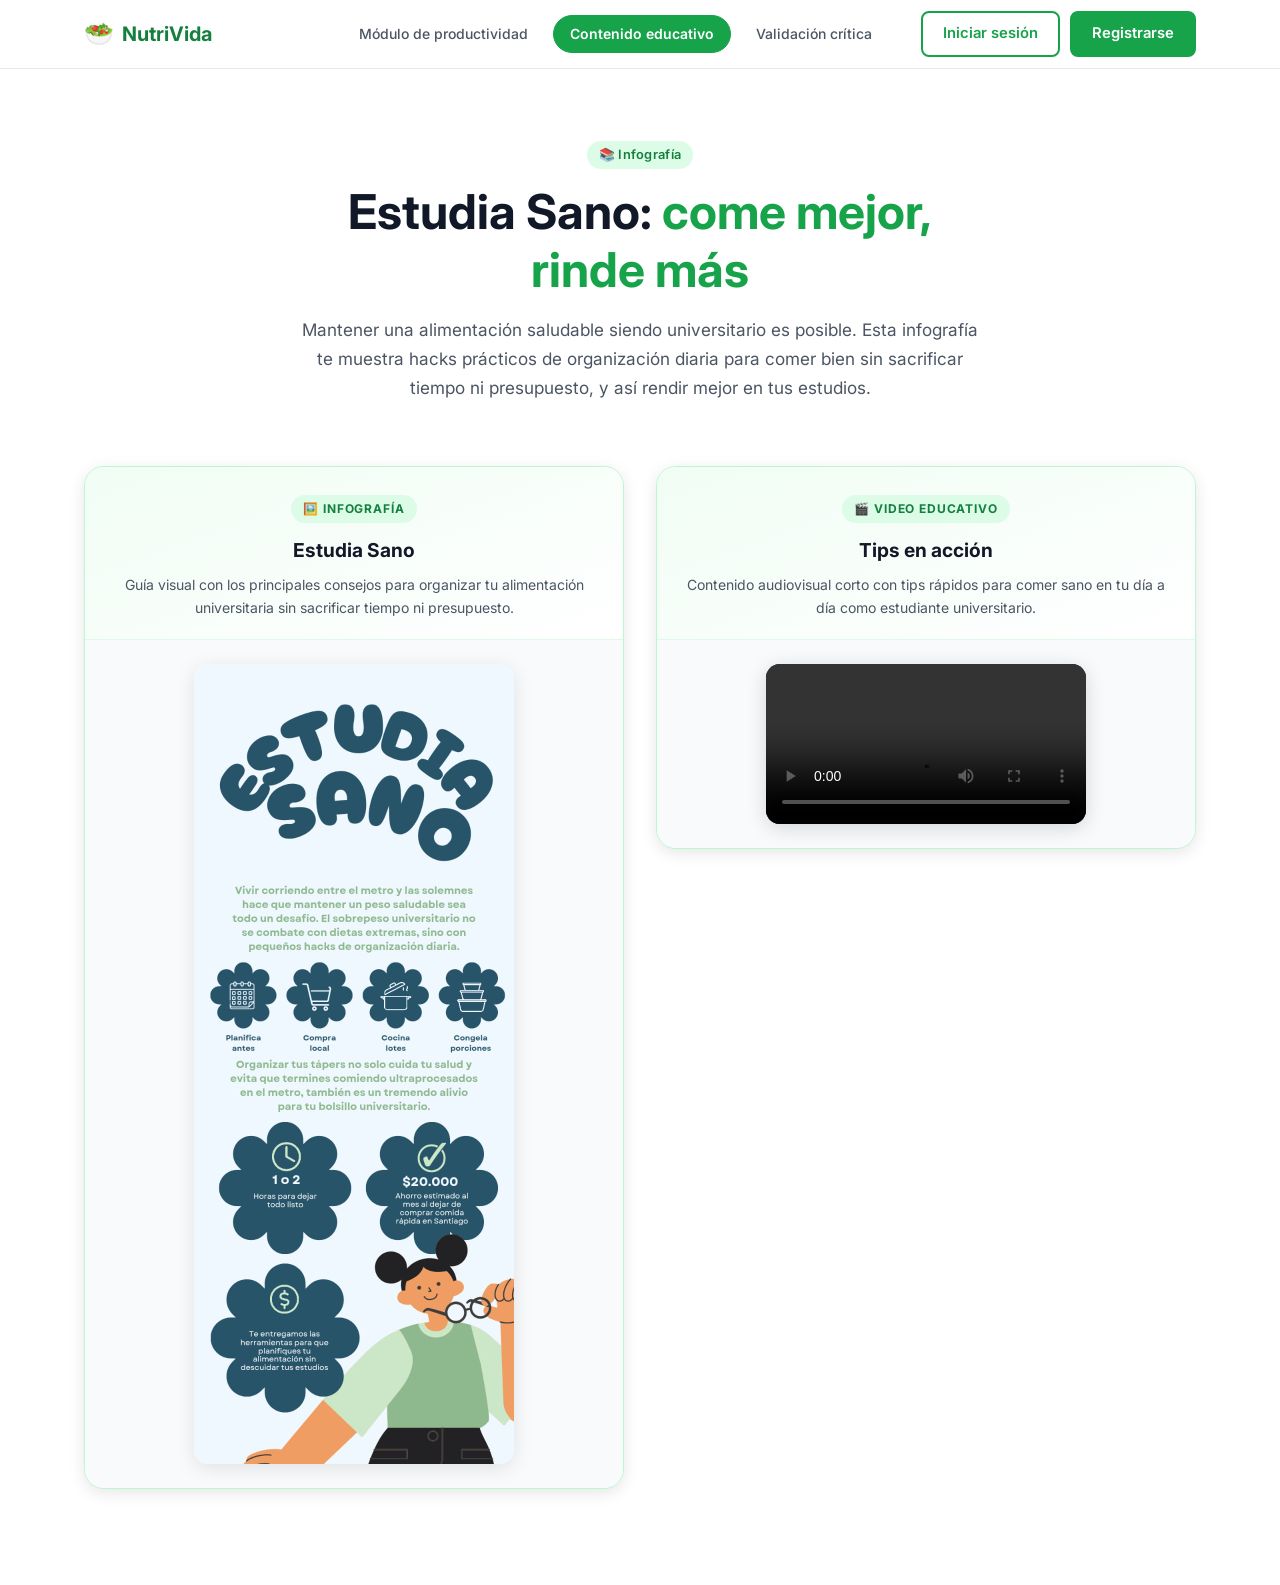
==== commit 6b21a2db: "feat: rediseño simétrico de contenido educativo con tarjetas uniformes" ====
--- a/src/pages/contenido-educativo.html
+++ b/src/pages/contenido-educativo.html
@@ -46,27 +46,33 @@
       </div>
 
       <div class="edu-content">
-        <div class="edu-item">
-          <h2 class="edu-item__title">Infografía</h2>
-          <p class="edu-item__desc">Guía visual con los principales consejos para organizar tu alimentación universitaria.</p>
-          <div class="infografia-wrapper">
+        <div class="edu-card">
+          <div class="edu-card__header">
+            <span class="edu-card__tag">🖼️ Infografía</span>
+            <h2 class="edu-card__title">Estudia Sano</h2>
+            <p class="edu-card__desc">Guía visual con los principales consejos para organizar tu alimentación universitaria sin sacrificar tiempo ni presupuesto.</p>
+          </div>
+          <div class="edu-card__media">
             <img
               src="../images/Infografia.jpeg"
               alt="Infografía: Estudia Sano — consejos de alimentación saludable para universitarios"
-              class="infografia-img"
+              class="edu-media edu-media--img"
             />
           </div>
         </div>
 
-        <div class="edu-item">
-          <h2 class="edu-item__title">Video educativo</h2>
-          <p class="edu-item__desc">Contenido audiovisual corto con tips rápidos para comer sano en tu día a día como estudiante.</p>
-          <div class="video-wrapper">
+        <div class="edu-card">
+          <div class="edu-card__header">
+            <span class="edu-card__tag">🎬 Video educativo</span>
+            <h2 class="edu-card__title">Tips en acción</h2>
+            <p class="edu-card__desc">Contenido audiovisual corto con tips rápidos para comer sano en tu día a día como estudiante universitario.</p>
+          </div>
+          <div class="edu-card__media">
             <video
               src="../images/Tiktok.mp4"
               controls
               playsinline
-              class="edu-video"
+              class="edu-media edu-media--video"
             >
               Tu navegador no soporta la reproducción de video.
             </video>
--- a/src/styles/main.css
+++ b/src/styles/main.css
@@ -337,62 +337,84 @@
   flex-shrink: 0;
 }
 
-/* ---------- Infografía ---------- */
+/* ---------- Contenido Educativo ---------- */
 .edu-content {
   display: grid;
   grid-template-columns: 1fr 1fr;
-  gap: 48px;
+  gap: 32px;
   align-items: start;
 }
 
-@media (max-width: 768px) {
-  .edu-content { grid-template-columns: 1fr; gap: 40px; }
-}
-
-.edu-item__title {
-  font-size: 1.25rem;
+.edu-card {
+  background: var(--white);
+  border: 1.5px solid var(--green-200);
+  border-radius: var(--radius-lg);
+  box-shadow: var(--shadow-md);
+  overflow: hidden;
+  display: flex;
+  flex-direction: column;
+}
+
+.edu-card__header {
+  padding: 28px 28px 20px;
+  text-align: center;
+  background: linear-gradient(160deg, var(--green-50) 0%, var(--white) 100%);
+  border-bottom: 1px solid var(--green-100);
+}
+
+.edu-card__tag {
+  display: inline-block;
+  font-size: .75rem;
+  font-weight: 700;
+  text-transform: uppercase;
+  letter-spacing: .07em;
+  color: var(--green-700);
+  background: var(--green-100);
+  padding: 4px 12px;
+  border-radius: 999px;
+  margin-bottom: 12px;
+}
+
+.edu-card__title {
+  font-size: 1.2rem;
   font-weight: 700;
   color: var(--gray-900);
   margin-bottom: 8px;
 }
 
-.edu-item__desc {
-  font-size: .9rem;
-  color: var(--gray-600);
-  margin-bottom: 20px;
-  line-height: 1.6;
-}
-
-.infografia-wrapper {
+.edu-card__desc {
+  font-size: .875rem;
+  color: var(--gray-600);
+  line-height: 1.65;
+}
+
+.edu-card__media {
+  padding: 24px;
   display: flex;
   justify-content: center;
-}
-
-.infografia-img {
+  align-items: flex-start;
+  background: var(--gray-50);
+}
+
+.edu-media {
+  display: block;
+  border-radius: var(--radius-md);
   width: 100%;
-  max-width: 380px;
-  border-radius: var(--radius-lg);
-  box-shadow: var(--shadow-lg);
-  display: block;
-}
-
-.video-wrapper {
-  display: flex;
-  justify-content: center;
-}
-
-.edu-video {
-  width: 100%;
-  max-width: 340px;
-  border-radius: var(--radius-lg);
-  box-shadow: var(--shadow-lg);
+  max-width: 320px;
+}
+
+.edu-media--img {
+  box-shadow: 0 4px 20px rgba(0,0,0,.10);
+}
+
+.edu-media--video {
+  box-shadow: 0 4px 20px rgba(0,0,0,.15);
   background: var(--gray-900);
-  display: block;
-}
-
-@media (max-width: 480px) {
-  .infografia-img,
-  .edu-video { max-width: 100%; }
+}
+
+@media (max-width: 768px) {
+  .edu-content { grid-template-columns: 1fr; }
+  .edu-media { max-width: 100%; }
 }
 
 /* ---------- Drive Banner ---------- */
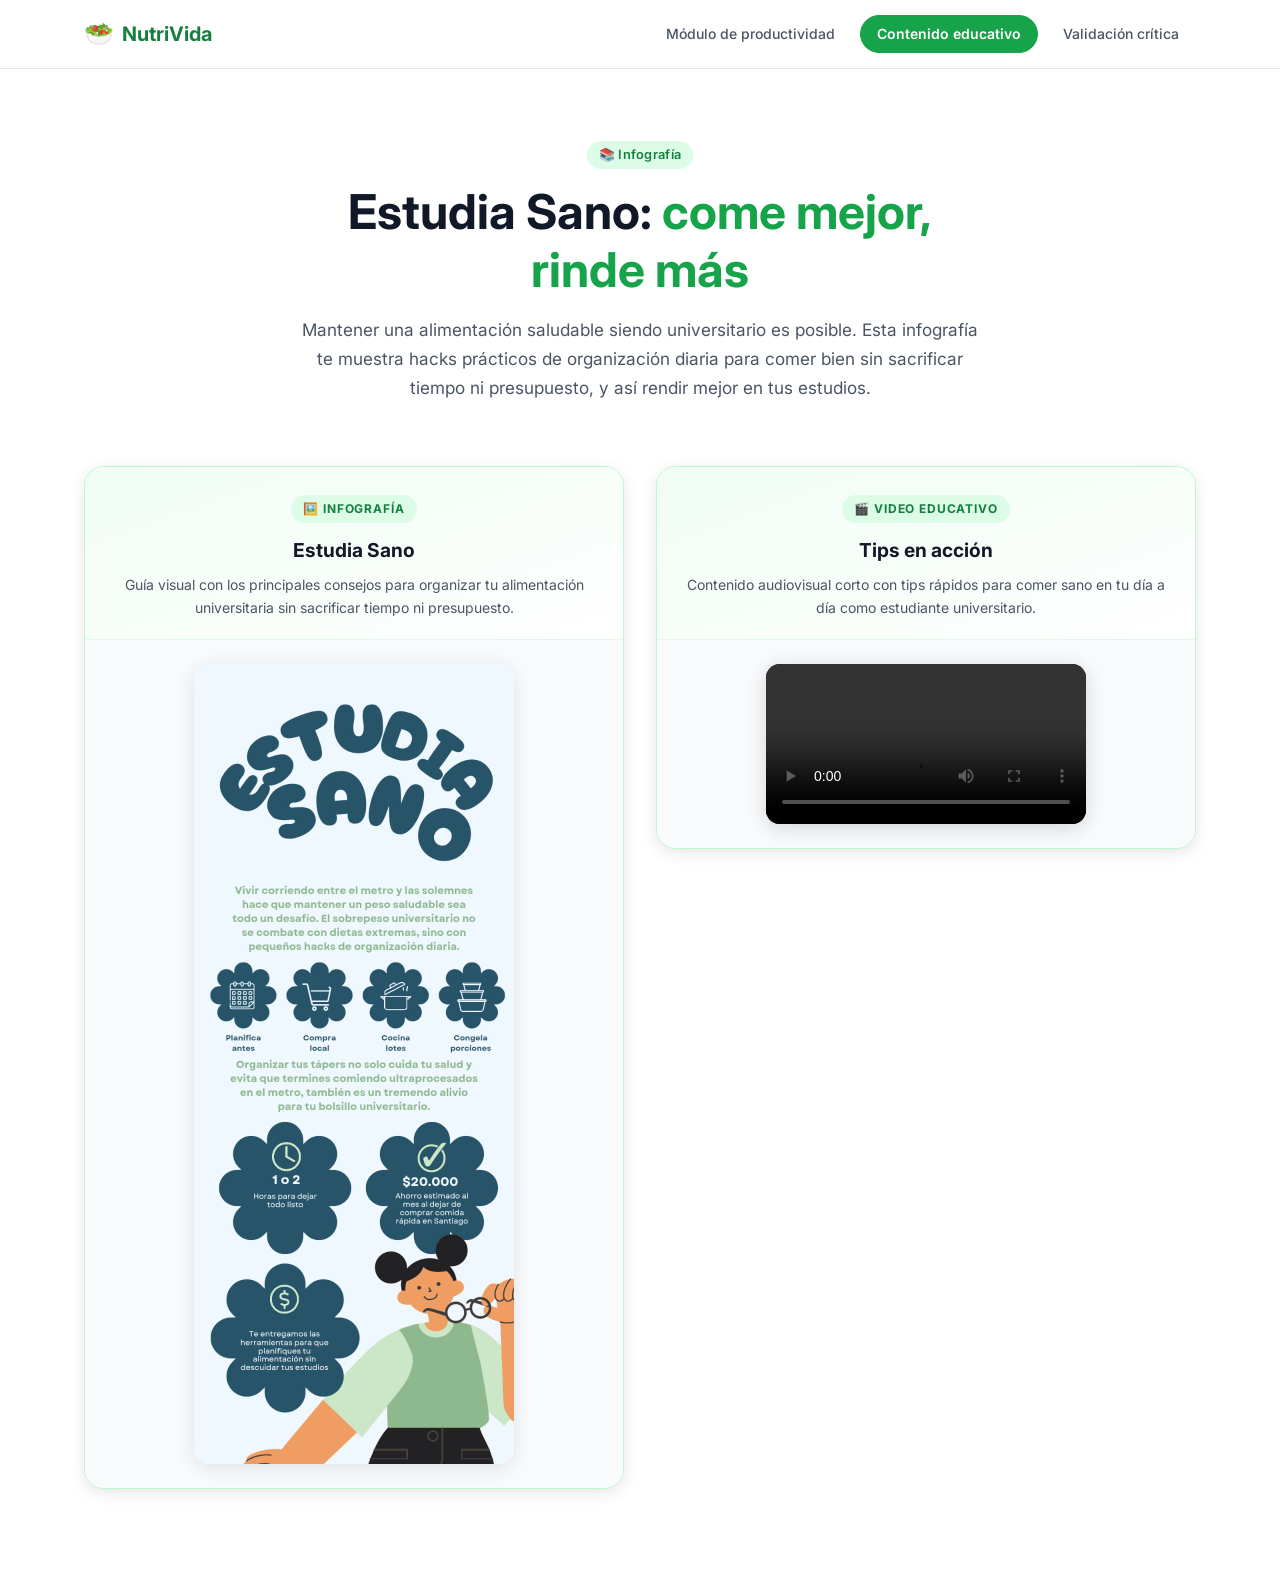
==== commit 5fb88ff4: "fix: eliminar botones login/registro del navbar en todas las vistas" ====
--- a/src/pages/contenido-educativo.html
+++ b/src/pages/contenido-educativo.html
@@ -22,10 +22,6 @@
         <a href="contenido-educativo.html" class="active">Contenido educativo</a>
         <a href="validacion-critica.html">Validación crítica</a>
       </nav>
-      <div class="navbar__actions">
-        <a href="login.html" class="btn btn--outline">Iniciar sesión</a>
-        <a href="register.html" class="btn btn--primary">Registrarse</a>
-      </div>
       <button class="navbar__hamburger" id="menuToggle" aria-label="Abrir menú">
         <span></span><span></span><span></span>
       </button>
--- a/src/styles/main.css
+++ b/src/styles/main.css
@@ -417,6 +417,142 @@
   .edu-media { max-width: 100%; }
 }
 
+/* ---------- Validación Crítica ---------- */
+.vc-description {
+  display: grid;
+  grid-template-columns: 1fr 1fr;
+  gap: 20px;
+  margin-bottom: 40px;
+}
+
+.vc-desc-card {
+  display: flex;
+  align-items: flex-start;
+  gap: 16px;
+  padding: 20px 22px;
+  border-radius: var(--radius-md);
+  border: 1.5px solid;
+}
+
+.vc-desc-card--danger {
+  background: #fff8f8;
+  border-color: #fca5a5;
+}
+
+.vc-desc-card--success {
+  background: var(--green-50);
+  border-color: var(--green-200);
+}
+
+.vc-desc-card__icon {
+  font-size: 1.6rem;
+  flex-shrink: 0;
+  margin-top: 2px;
+}
+
+.vc-desc-card h3 {
+  font-size: .975rem;
+  font-weight: 700;
+  color: var(--gray-900);
+  margin-bottom: 6px;
+}
+
+.vc-desc-card p {
+  font-size: .85rem;
+  color: var(--gray-600);
+  line-height: 1.6;
+}
+
+.vc-docs {
+  display: grid;
+  grid-template-columns: 1fr 1fr;
+  gap: 28px;
+  align-items: start;
+}
+
+.vc-doc-card {
+  background: var(--white);
+  border-radius: var(--radius-lg);
+  box-shadow: var(--shadow-md);
+  overflow: hidden;
+  border: 1.5px solid var(--gray-200);
+  display: flex;
+  flex-direction: column;
+}
+
+.vc-doc-card__header {
+  padding: 20px 24px 16px;
+  text-align: center;
+}
+
+.vc-doc-card__header--danger {
+  background: linear-gradient(135deg, #fff1f1 0%, var(--white) 100%);
+  border-bottom: 1px solid #fca5a5;
+}
+
+.vc-doc-card__header--success {
+  background: linear-gradient(135deg, var(--green-50) 0%, var(--white) 100%);
+  border-bottom: 1px solid var(--green-100);
+}
+
+.vc-doc-tag {
+  display: inline-block;
+  font-size: .72rem;
+  font-weight: 700;
+  text-transform: uppercase;
+  letter-spacing: .07em;
+  padding: 3px 10px;
+  border-radius: 999px;
+  margin-bottom: 10px;
+}
+
+.vc-doc-tag--danger {
+  color: #b91c1c;
+  background: #fee2e2;
+}
+
+.vc-doc-tag--success {
+  color: var(--green-700);
+  background: var(--green-100);
+}
+
+.vc-doc-card__title {
+  font-size: 1rem;
+  font-weight: 700;
+  color: var(--gray-900);
+  line-height: 1.3;
+}
+
+.vc-doc-card__viewer {
+  background: var(--gray-100);
+  padding: 0;
+}
+
+.vc-pdf-frame {
+  width: 100%;
+  height: 620px;
+  border: none;
+  display: block;
+}
+
+.vc-doc-card__footer {
+  padding: 16px 24px;
+  text-align: center;
+  border-top: 1px solid var(--gray-200);
+  background: var(--white);
+}
+
+.btn--sm {
+  padding: 7px 16px;
+  font-size: .85rem;
+}
+
+@media (max-width: 768px) {
+  .vc-description { grid-template-columns: 1fr; }
+  .vc-docs { grid-template-columns: 1fr; }
+  .vc-pdf-frame { height: 480px; }
+}
+
 /* ---------- Drive Banner ---------- */
 .drive-banner {
   display: flex;
@@ -626,6 +762,72 @@
 .meal-item span { color: var(--green-600); font-weight: 600; }
 .meal-item.muted { color: var(--gray-400); }
 
+/* --- Hero mock: módulos --- */
+.mock-module-row {
+  display: flex;
+  align-items: center;
+  gap: 12px;
+  padding: 10px 0;
+  border-bottom: 1px solid var(--gray-100);
+}
+.mock-module-icon { font-size: 1.3rem; flex-shrink: 0; }
+.mock-module-info {
+  flex: 1;
+  display: flex;
+  flex-direction: column;
+  gap: 2px;
+}
+.mock-module-info strong { font-size: .82rem; font-weight: 700; color: var(--gray-900); }
+.mock-module-info span  { font-size: .72rem; color: var(--gray-500); }
+.mock-badge-ok {
+  font-size: .68rem;
+  font-weight: 700;
+  background: var(--green-100);
+  color: var(--green-700);
+  padding: 2px 8px;
+  border-radius: 999px;
+  flex-shrink: 0;
+}
+.mock-divider { height: 1px; background: var(--gray-100); margin: 4px 0; }
+.mock-stat-row {
+  display: flex;
+  justify-content: space-around;
+  padding-top: 4px;
+}
+.mock-stat {
+  display: flex;
+  flex-direction: column;
+  align-items: center;
+  gap: 2px;
+}
+.mock-stat strong { font-size: .9rem; font-weight: 700; color: var(--green-700); }
+.mock-stat span   { font-size: .68rem; color: var(--gray-400); }
+
+/* ---------- Pitch Video ---------- */
+.pitch {
+  padding: 80px 0;
+  background: var(--gray-900);
+}
+.pitch .section-header h2,
+.pitch .section-header p { color: var(--white); }
+.pitch .section-header p { color: var(--gray-400); }
+.pitch .badge { background: rgba(255,255,255,.1); color: var(--green-400); }
+
+.pitch__video-wrapper {
+  display: flex;
+  justify-content: center;
+  margin-top: 40px;
+}
+
+.pitch__video {
+  width: 100%;
+  max-width: 860px;
+  border-radius: var(--radius-lg);
+  box-shadow: 0 16px 64px rgba(0,0,0,.5);
+  display: block;
+  background: #000;
+}
+
 /* ---------- Features ---------- */
 .features {
   padding: 96px 0;
@@ -637,6 +839,8 @@
   grid-template-columns: repeat(3, 1fr);
   gap: 24px;
 }
+
+.features__grid--3 { grid-template-columns: repeat(3, 1fr); }
 
 .feature-card {
   background: var(--gray-50);
@@ -654,9 +858,21 @@
   transform: translateY(-4px);
 }
 
+.feature-card--link {
+  text-decoration: none;
+  color: inherit;
+  cursor: pointer;
+  border-color: var(--green-200);
+  background: linear-gradient(160deg, var(--green-50) 0%, var(--white) 100%);
+}
+.feature-card--link:hover {
+  border-color: var(--green-400);
+  box-shadow: 0 8px 28px rgba(22,163,74,.15);
+}
+
 .feature-card__icon { font-size: 2rem; }
 .feature-card h3 { font-size: 1.05rem; font-weight: 700; color: var(--gray-900); }
-.feature-card p  { font-size: .9rem; color: var(--gray-600); flex: 1; }
+.feature-card p  { font-size: .9rem; color: var(--gray-600); flex: 1; line-height: 1.65; }
 
 .feature-tag {
   display: inline-block;
@@ -668,6 +884,109 @@
   border-radius: 999px;
   align-self: flex-start;
 }
+.feature-tag--active {
+  background: var(--green-600);
+  color: var(--white);
+}
+
+/* ---------- Servicios ---------- */
+.servicios {
+  padding: 96px 0;
+  background: var(--white);
+}
+
+
+
+.servicios__grid {
+  display: grid;
+  grid-template-columns: repeat(3, 1fr);
+  gap: 24px;
+  align-items: start;
+}
+
+.servicio-card {
+  background: var(--gray-50);
+  border: 1px solid var(--gray-200);
+  border-radius: var(--radius-md);
+  padding: 32px 28px;
+  display: flex;
+  flex-direction: column;
+  gap: 20px;
+  transition: box-shadow .2s, transform .2s;
+  height: 100%;
+}
+.servicio-card:hover {
+  box-shadow: var(--shadow-md);
+  transform: translateY(-4px);
+}
+
+/* Tarjeta central destacada */
+.servicio-card--accent {
+  background: var(--green-600);
+  border-color: var(--green-600);
+  color: var(--white);
+}
+.servicio-card--accent h3 {
+  color: var(--white);
+}
+.servicio-card--accent .servicio-label {
+  background: rgba(255,255,255,.2);
+  color: var(--white);
+}
+.servicio-card--accent p {
+  color: rgba(255,255,255,.88);
+}
+.servicio-card--accent .servicio-card__num {
+  color: rgba(255,255,255,.4);
+}
+
+.servicio-card__header {
+  display: flex;
+  align-items: center;
+  justify-content: space-between;
+}
+.servicio-card__num {
+  font-size: 2.5rem;
+  font-weight: 800;
+  color: var(--gray-200);
+  line-height: 1;
+  letter-spacing: -.02em;
+}
+.servicio-card__icon {
+  font-size: 2rem;
+}
+
+.servicio-card h3 {
+  font-size: 1.05rem;
+  font-weight: 700;
+  color: var(--gray-900);
+  line-height: 1.35;
+}
+
+.servicio-card__block {
+  display: flex;
+  flex-direction: column;
+  gap: 6px;
+}
+
+.servicio-label {
+  display: inline-block;
+  font-size: .72rem;
+  font-weight: 700;
+  text-transform: uppercase;
+  letter-spacing: .06em;
+  background: var(--green-100);
+  color: var(--green-700);
+  padding: 3px 10px;
+  border-radius: 999px;
+  align-self: flex-start;
+}
+
+.servicio-card__block p {
+  font-size: .9rem;
+  color: var(--gray-600);
+  line-height: 1.65;
+}
 
 /* ---------- About ---------- */
 .about {
@@ -675,56 +994,66 @@
   background: var(--green-50);
 }
 
-.about__inner {
+/* Grid de tres tarjetas */
+.about__grid {
   display: grid;
-  grid-template-columns: 1fr 1fr;
-  gap: 64px;
-  align-items: center;
-}
-
-.about__text h2 {
-  font-size: clamp(1.8rem, 3vw, 2.4rem);
+  grid-template-columns: repeat(3, 1fr);
+  gap: 24px;
+  margin-top: 8px;
+}
+
+.about__card {
+  background: var(--white);
+  border: 1px solid var(--gray-200);
+  border-radius: var(--radius-md);
+  padding: 36px 28px;
+  display: flex;
+  flex-direction: column;
+  gap: 14px;
+  transition: box-shadow .2s, transform .2s;
+}
+.about__card:hover {
+  box-shadow: var(--shadow-md);
+  transform: translateY(-4px);
+}
+
+.about__card-icon {
+  font-size: 2.2rem;
+}
+
+.about__card h3 {
+  font-size: 1.1rem;
   font-weight: 700;
   color: var(--gray-900);
-  line-height: 1.2;
-  margin-bottom: 16px;
-}
-.about__text p {
+}
+
+.about__card p {
+  font-size: .92rem;
   color: var(--gray-600);
-  font-size: 1rem;
-  margin-bottom: 24px;
-}
-
-.about__list {
+  line-height: 1.65;
+}
+
+/* Tarjeta de valores */
+.about__values-list {
   list-style: none;
   display: flex;
   flex-direction: column;
-  gap: 10px;
-}
-.about__list li {
-  font-size: .95rem;
+  gap: 9px;
+}
+.about__values-list li {
+  font-size: .92rem;
   color: var(--gray-700);
-  font-weight: 500;
-}
-
-.about__cards {
-  display: flex;
-  flex-direction: column;
-  gap: 16px;
-}
-.about-card {
-  border-radius: var(--radius-md);
-  padding: 24px 28px;
-  display: flex;
-  flex-direction: column;
-  gap: 4px;
-}
-.about-card--green { background: var(--green-500); color: var(--white); }
-.about-card--teal  { background: var(--teal-500);  color: var(--white); }
-.about-card--lime  { background: var(--lime-400);  color: var(--gray-900); }
-
-.about-card__num   { font-size: 2rem; font-weight: 700; }
-.about-card__label { font-size: .9rem; opacity: .85; }
+  padding-left: 20px;
+  position: relative;
+}
+.about__values-list li::before {
+  content: '✔';
+  position: absolute;
+  left: 0;
+  color: var(--green-500);
+  font-size: .8rem;
+  top: 2px;
+}
 
 /* ---------- Contact ---------- */
 .contact { padding: 96px 0; background: var(--white); }
@@ -769,40 +1098,16 @@
 .footer {
   background: var(--gray-900);
   color: var(--gray-400);
-  padding: 64px 0 0;
-}
-
-.footer__inner {
-  display: grid;
-  grid-template-columns: 1.4fr 1fr;
-  gap: 48px;
-  padding-bottom: 48px;
-  border-bottom: 1px solid rgba(255,255,255,.08);
-}
-
-.footer__brand .logo-text { color: var(--white); }
-.footer__brand p  { font-size: .875rem; margin-top: 10px; }
-
-.footer__links { display: grid; grid-template-columns: repeat(3, 1fr); gap: 32px; }
-
-.footer__col {
-  display: flex;
-  flex-direction: column;
+}
+
+.footer__bottom {
+  display: flex;
+  align-items: center;
+  justify-content: center;
   gap: 10px;
-}
-.footer__col strong { color: var(--white); font-size: .875rem; margin-bottom: 4px; }
-.footer__col a {
-  color: var(--gray-400);
-  text-decoration: none;
-  font-size: .875rem;
-  transition: color .18s;
-}
-.footer__col a:hover { color: var(--green-400); }
-
-.footer__bottom {
+  padding: 24px 0;
+  font-size: .82rem;
   text-align: center;
-  padding: 20px 0;
-  font-size: .8rem;
 }
 
 /* ---------- Responsive ---------- */
@@ -811,8 +1116,9 @@
   .hero__image { display: none; }
   .features__grid { grid-template-columns: repeat(2, 1fr); }
   .about__inner { grid-template-columns: 1fr; }
-  .footer__inner { grid-template-columns: 1fr; }
-}
+  .about__grid     { grid-template-columns: 1fr; }
+  .servicios__grid { grid-template-columns: 1fr; }
+  .footer__inner { grid-template-columns: 1fr; }}
 
 @media (max-width: 640px) {
   .navbar__links, .navbar__actions { display: none; }
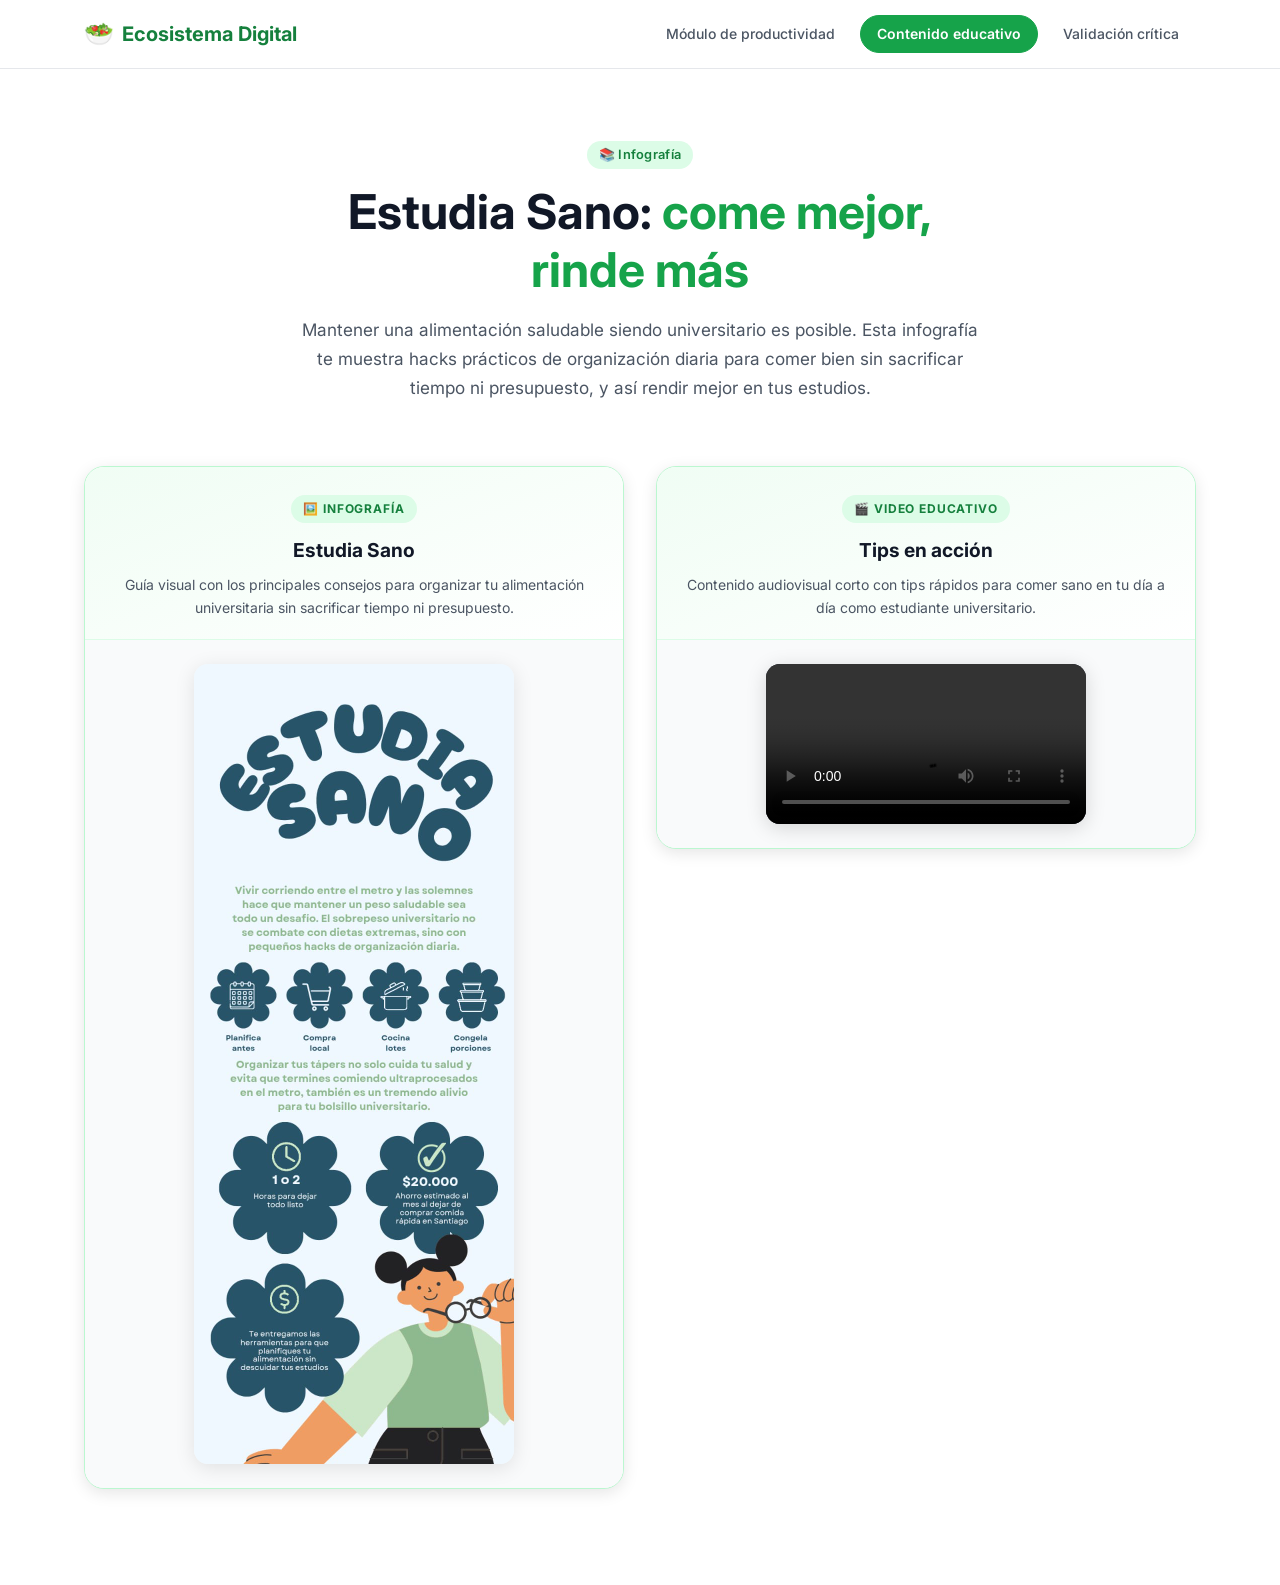
==== commit 16741eb6: "fix: renombrar NutriVida a Ecosistema Digital en todas las vistas" ====
--- a/src/pages/contenido-educativo.html
+++ b/src/pages/contenido-educativo.html
@@ -3,7 +3,7 @@
 <head>
   <meta charset="UTF-8" />
   <meta name="viewport" content="width=device-width, initial-scale=1.0" />
-  <title>Contenido Educativo — NutriVida</title>
+  <title>Contenido Educativo — Ecosistema Digital</title>
   <link rel="stylesheet" href="../styles/main.css" />
   <link rel="preconnect" href="https://fonts.googleapis.com" />
   <link href="https://fonts.googleapis.com/css2?family=Inter:wght@400;500;600;700&display=swap" rel="stylesheet" />
@@ -15,7 +15,7 @@
     <div class="container navbar__inner">
       <a href="../index.html" class="navbar__logo">
         <span class="logo-icon">🥗</span>
-        <span class="logo-text">NutriVida</span>
+        <span class="logo-text">Ecosistema Digital</span>
       </a>
       <nav class="navbar__links">
         <a href="modulo-productividad.html">Módulo de productividad</a>
